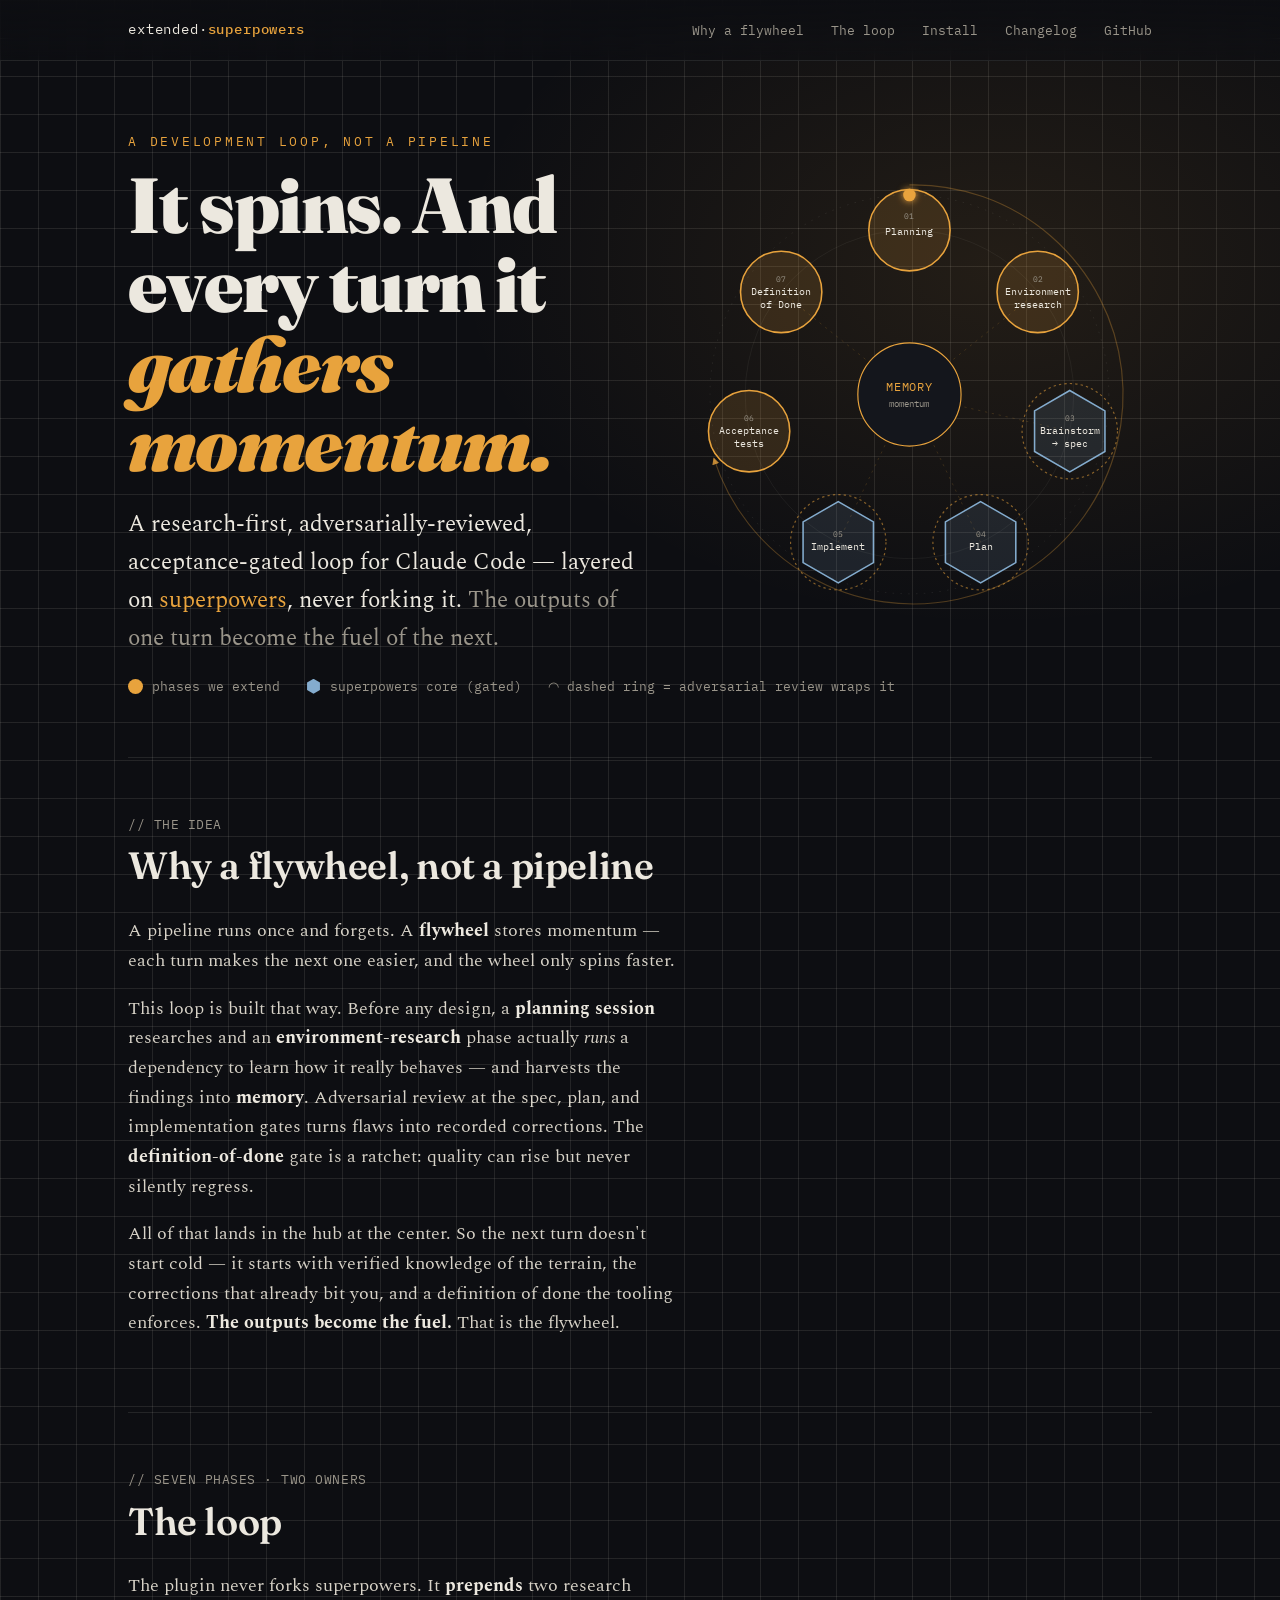
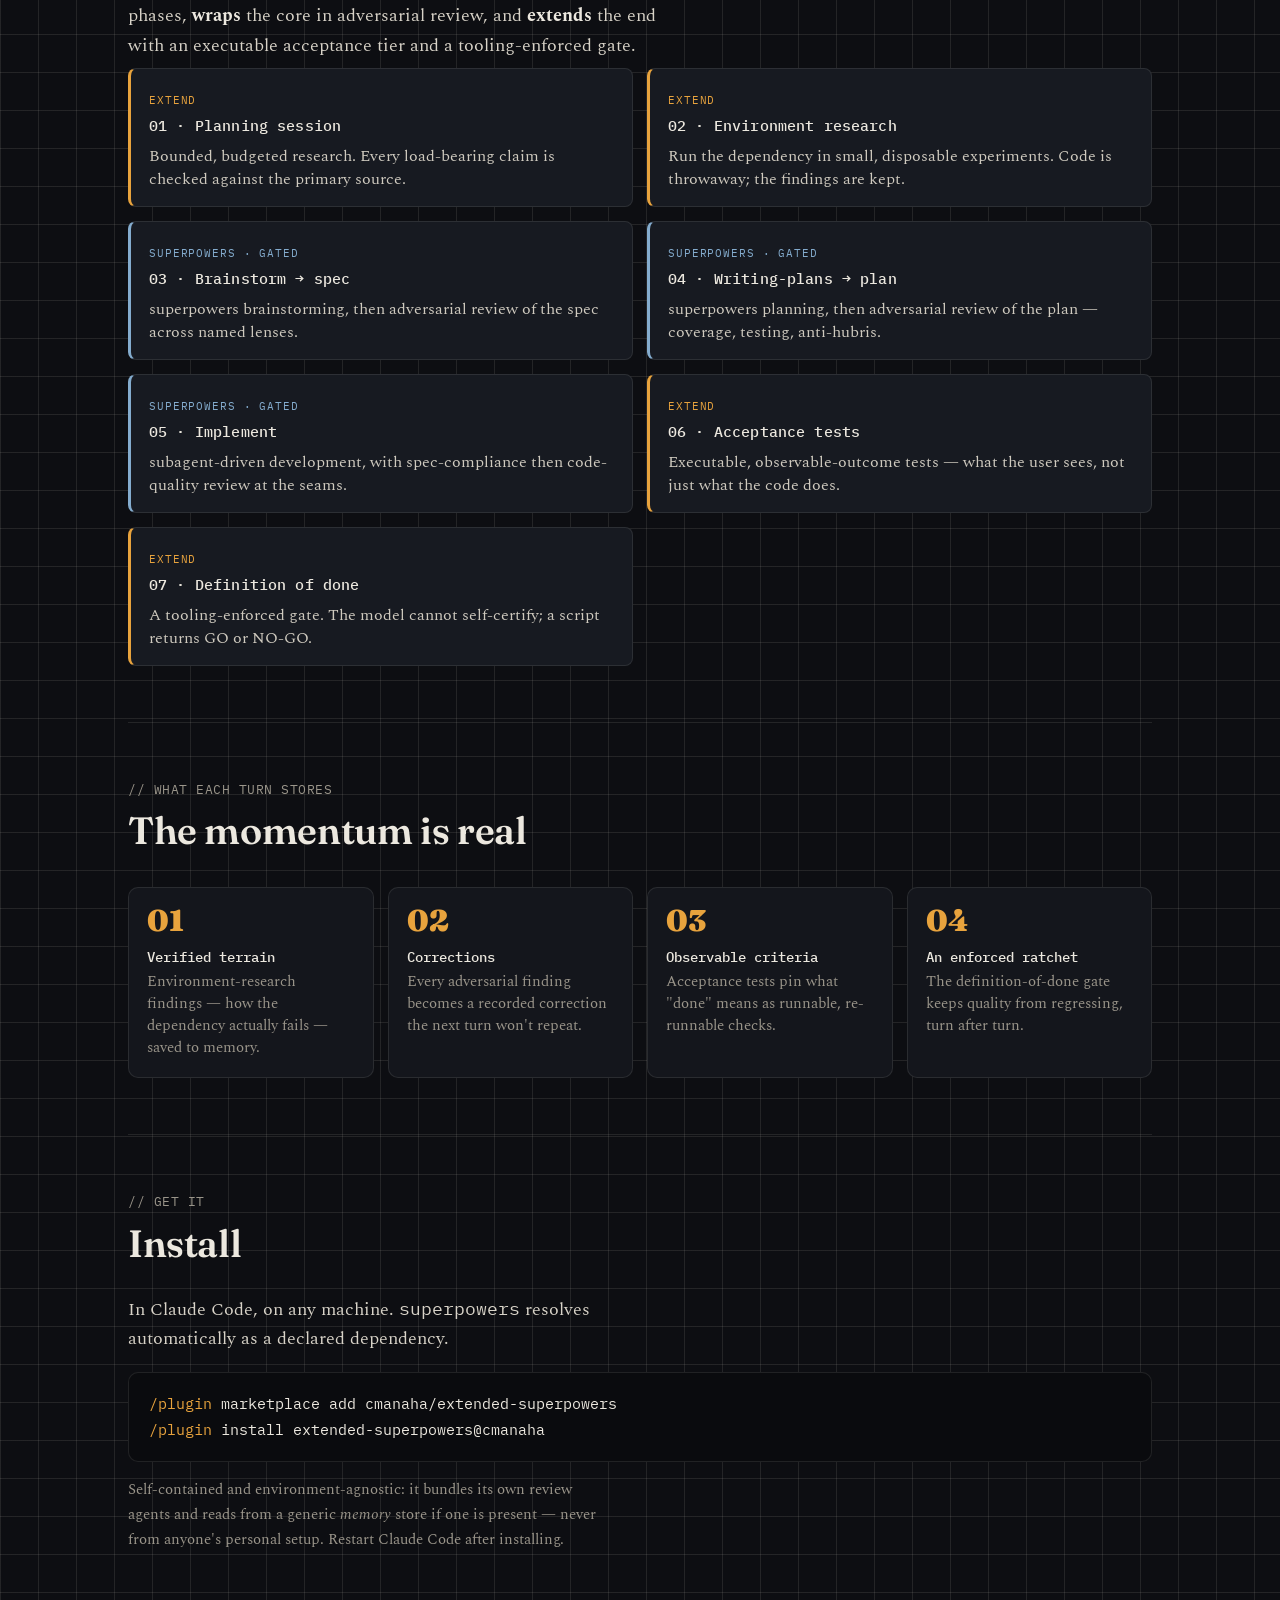
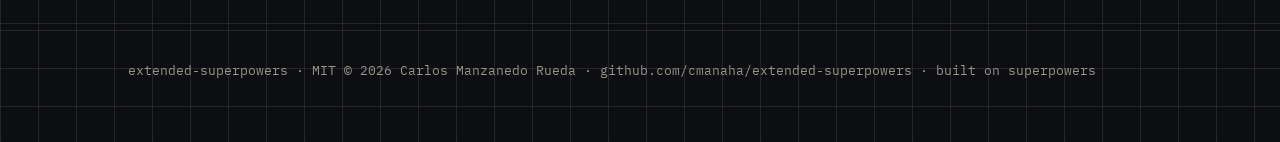
==== site/index.html @ 9d1dce51 "docs: github pages site — the flywheel loop diagram + changelog" ====
<!DOCTYPE html>
<html lang="en">
<head>
<meta charset="utf-8" />
<meta name="viewport" content="width=device-width, initial-scale=1" />
<title>extended-superpowers — the flywheel loop</title>
<meta name="description" content="A research-first, adversarially-reviewed, acceptance-gated development loop for Claude Code that builds momentum every turn — a flywheel layered on superpowers." />
<link rel="preconnect" href="https://fonts.googleapis.com" />
<link rel="preconnect" href="https://fonts.gstatic.com" crossorigin />
<link href="https://fonts.googleapis.com/css2?family=Fraunces:ital,opsz,wght@0,9..144,600;0,9..144,900;1,9..144,600&family=IBM+Plex+Mono:wght@400;500&family=Spectral:wght@400;600&display=swap" rel="stylesheet" />
<link rel="stylesheet" href="./styles.css" />
</head>
<body>
<header class="site">
  <div class="wrap">
    <span class="brand">extended·<b>superpowers</b></span>
    <nav>
      <a href="#why">Why a flywheel</a>
      <a href="#loop">The loop</a>
      <a href="#install">Install</a>
      <a href="./changelog.html">Changelog</a>
      <a href="https://github.com/cmanaha/extended-superpowers">GitHub</a>
    </nav>
  </div>
</header>

<main class="wrap">
  <section class="hero" style="border-top:none;">
    <div class="heroGrid">
      <div>
        <div class="kicker reveal d1">A development loop, not a pipeline</div>
        <h1 class="reveal d1">It spins. And every turn it <em>gathers momentum.</em></h1>
        <p class="lede reveal d2">A research-first, adversarially-reviewed, acceptance-gated loop for Claude Code — layered on <a href="https://github.com/obra/superpowers">superpowers</a>, never forking it.
          <span class="q">The outputs of one turn become the fuel of the next.</span></p>
      </div>
      <div class="wheelWrap reveal d3">
        <!-- FLYWHEEL -->
        <svg class="flywheel" viewBox="0 0 620 620" role="img" aria-labelledby="fwt fwd">
          <title id="fwt">The extended-superpowers flywheel</title>
          <desc id="fwd">Seven phases around a wheel. Amber circles are phases this plugin extends; steel hexagons are the superpowers core they gate. The hub is accumulated memory and momentum that feeds the next turn.</desc>
          <defs>
            <g id="hex"><polygon points="0,-52 45,-26 45,26 0,52 -45,26 -45,-26"/></g>
            <filter id="glow" x="-80%" y="-80%" width="260%" height="260%">
              <feGaussianBlur stdDeviation="5" result="b"/>
              <feMerge><feMergeNode in="b"/><feMergeNode in="SourceGraphic"/></feMerge>
            </filter>
            <marker id="arw" markerWidth="9" markerHeight="9" refX="5" refY="3" orient="auto">
              <path d="M0,0 L6,3 L0,6 Z" fill="#e8a33d" opacity="0.8"/>
            </marker>
          </defs>

          <!-- rims -->
          <circle cx="310" cy="310" r="255" fill="none" stroke="rgba(236,232,223,0.10)" stroke-width="1" stroke-dasharray="2 8"/>
          <circle cx="310" cy="310" r="210" fill="none" stroke="rgba(236,232,223,0.08)" stroke-width="1"/>
          <!-- direction arc (clockwise) -->
          <path d="M 310 42 A 268 268 0 1 1 60 392" fill="none" stroke="#e8a33d" stroke-opacity="0.30" stroke-width="1.5" marker-end="url(#arw)"/>
          <!-- orbiting momentum dot -->
          <g class="spin"><circle cx="310" cy="55" r="8" fill="#e8a33d" filter="url(#glow)"/></g>

          <!-- feedback spokes into the hub -->
          <g stroke="#e8a33d" stroke-opacity="0.22" stroke-width="1" stroke-dasharray="3 6">
            <line x1="310" y1="310" x2="474" y2="179"/>
            <line x1="310" y1="310" x2="515" y2="357"/>
            <line x1="310" y1="310" x2="401" y2="499"/>
            <line x1="310" y1="310" x2="219" y2="499"/>
            <line x1="310" y1="310" x2="146" y2="179"/>
          </g>

          <!-- gate rings around the superpowers core nodes (adversarial review wraps them) -->
          <g fill="none" stroke="#e8a33d" stroke-opacity="0.55" stroke-width="1.5" stroke-dasharray="3 4">
            <circle cx="515" cy="357" r="61"/><circle cx="401" cy="499" r="61"/><circle cx="219" cy="499" r="61"/>
          </g>

          <!-- nodes -->
          <!-- ext: planning -->
          <g class="node"><circle cx="310" cy="100" r="52" fill="rgba(232,163,61,0.15)" stroke="#e8a33d" stroke-width="2"/>
            <text x="310" y="86" text-anchor="middle" font-family="IBM Plex Mono, monospace" font-size="10" fill="#9a958a">01</text>
            <text x="310" y="106" text-anchor="middle" font-family="IBM Plex Mono, monospace" font-size="13" fill="#ece8df">Planning</text></g>
          <!-- ext: environment research -->
          <g class="node"><circle cx="474" cy="179" r="52" fill="rgba(232,163,61,0.15)" stroke="#e8a33d" stroke-width="2"/>
            <text x="474" y="166" text-anchor="middle" font-family="IBM Plex Mono, monospace" font-size="10" fill="#9a958a">02</text>
            <text x="474" y="183" text-anchor="middle" font-family="IBM Plex Mono, monospace" font-size="12.5" fill="#ece8df">Environment</text>
            <text x="474" y="199" text-anchor="middle" font-family="IBM Plex Mono, monospace" font-size="12.5" fill="#ece8df">research</text></g>
          <!-- core: brainstorm/spec -->
          <g class="node"><use href="#hex" transform="translate(515,357)" fill="rgba(132,172,206,0.13)" stroke="#84acce" stroke-width="2"/>
            <text x="515" y="344" text-anchor="middle" font-family="IBM Plex Mono, monospace" font-size="10" fill="#9a958a">03</text>
            <text x="515" y="361" text-anchor="middle" font-family="IBM Plex Mono, monospace" font-size="12.5" fill="#ece8df">Brainstorm</text>
            <text x="515" y="377" text-anchor="middle" font-family="IBM Plex Mono, monospace" font-size="12.5" fill="#ece8df">→ spec</text></g>
          <!-- core: plan -->
          <g class="node"><use href="#hex" transform="translate(401,499)" fill="rgba(132,172,206,0.13)" stroke="#84acce" stroke-width="2"/>
            <text x="401" y="492" text-anchor="middle" font-family="IBM Plex Mono, monospace" font-size="10" fill="#9a958a">04</text>
            <text x="401" y="509" text-anchor="middle" font-family="IBM Plex Mono, monospace" font-size="13" fill="#ece8df">Plan</text></g>
          <!-- core: implement -->
          <g class="node"><use href="#hex" transform="translate(219,499)" fill="rgba(132,172,206,0.13)" stroke="#84acce" stroke-width="2"/>
            <text x="219" y="492" text-anchor="middle" font-family="IBM Plex Mono, monospace" font-size="10" fill="#9a958a">05</text>
            <text x="219" y="509" text-anchor="middle" font-family="IBM Plex Mono, monospace" font-size="13" fill="#ece8df">Implement</text></g>
          <!-- ext: acceptance -->
          <g class="node"><circle cx="105" cy="357" r="52" fill="rgba(232,163,61,0.15)" stroke="#e8a33d" stroke-width="2"/>
            <text x="105" y="344" text-anchor="middle" font-family="IBM Plex Mono, monospace" font-size="10" fill="#9a958a">06</text>
            <text x="105" y="361" text-anchor="middle" font-family="IBM Plex Mono, monospace" font-size="12.5" fill="#ece8df">Acceptance</text>
            <text x="105" y="377" text-anchor="middle" font-family="IBM Plex Mono, monospace" font-size="12.5" fill="#ece8df">tests</text></g>
          <!-- ext: definition of done -->
          <g class="node"><circle cx="146" cy="179" r="52" fill="rgba(232,163,61,0.15)" stroke="#e8a33d" stroke-width="2"/>
            <text x="146" y="166" text-anchor="middle" font-family="IBM Plex Mono, monospace" font-size="10" fill="#9a958a">07</text>
            <text x="146" y="183" text-anchor="middle" font-family="IBM Plex Mono, monospace" font-size="12.5" fill="#ece8df">Definition</text>
            <text x="146" y="199" text-anchor="middle" font-family="IBM Plex Mono, monospace" font-size="12.5" fill="#ece8df">of Done</text></g>

          <!-- hub -->
          <circle cx="310" cy="310" r="66" fill="#14161c" stroke="#e8a33d" stroke-width="1.5"/>
          <text x="310" y="305" text-anchor="middle" font-family="IBM Plex Mono, monospace" font-size="15" fill="#e8a33d" letter-spacing="1">MEMORY</text>
          <text x="310" y="326" text-anchor="middle" font-family="IBM Plex Mono, monospace" font-size="11" fill="#9a958a">momentum</text>
        </svg>
      </div>
    </div>
    <div class="legendKey reveal d4">
      <span class="swatch"><span class="dot ext"></span> phases we extend</span>
      <span class="swatch"><span class="dot core"></span> superpowers core (gated)</span>
      <span class="swatch" style="color:#9a958a;">◠ dashed ring = adversarial review wraps it</span>
    </div>
  </section>

  <section id="why">
    <div class="sub">// THE IDEA</div>
    <h2>Why a flywheel, not a pipeline</h2>
    <p class="body">A pipeline runs once and forgets. A <strong>flywheel</strong> stores momentum — each turn makes the next one easier, and the wheel only spins faster.</p>
    <p class="body">This loop is built that way. Before any design, a <strong>planning session</strong> researches and an <strong>environment-research</strong> phase actually <em>runs</em> a dependency to learn how it really behaves — and harvests the findings into <strong>memory</strong>. Adversarial review at the spec, plan, and implementation gates turns flaws into recorded corrections. The <strong>definition-of-done</strong> gate is a ratchet: quality can rise but never silently regress.</p>
    <p class="body">All of that lands in the hub at the center. So the next turn doesn't start cold — it starts with verified knowledge of the terrain, the corrections that already bit you, and a definition of done the tooling enforces. <strong>The outputs become the fuel.</strong> That is the flywheel.</p>
  </section>

  <section id="loop">
    <div class="sub">// SEVEN PHASES · TWO OWNERS</div>
    <h2>The loop</h2>
    <p class="body" style="margin-bottom:8px;">The plugin never forks superpowers. It <strong>prepends</strong> two research phases, <strong>wraps</strong> the core in adversarial review, and <strong>extends</strong> the end with an executable acceptance tier and a tooling-enforced gate.</p>
    <div class="phases">
      <div class="phase ext"><span class="who">extend</span><h3>01 · Planning session</h3><p>Bounded, budgeted research. Every load-bearing claim is checked against the primary source.</p></div>
      <div class="phase ext"><span class="who">extend</span><h3>02 · Environment research</h3><p>Run the dependency in small, disposable experiments. Code is throwaway; the findings are kept.</p></div>
      <div class="phase core"><span class="who">superpowers · gated</span><h3>03 · Brainstorm → spec</h3><p>superpowers brainstorming, then adversarial review of the spec across named lenses.</p></div>
      <div class="phase core"><span class="who">superpowers · gated</span><h3>04 · Writing-plans → plan</h3><p>superpowers planning, then adversarial review of the plan — coverage, testing, anti-hubris.</p></div>
      <div class="phase core"><span class="who">superpowers · gated</span><h3>05 · Implement</h3><p>subagent-driven development, with spec-compliance then code-quality review at the seams.</p></div>
      <div class="phase ext"><span class="who">extend</span><h3>06 · Acceptance tests</h3><p>Executable, observable-outcome tests — what the user sees, not just what the code does.</p></div>
      <div class="phase ext"><span class="who">extend</span><h3>07 · Definition of done</h3><p>A tooling-enforced gate. The model cannot self-certify; a script returns GO or NO-GO.</p></div>
    </div>
  </section>

  <section>
    <div class="sub">// WHAT EACH TURN STORES</div>
    <h2>The momentum is real</h2>
    <div class="cards">
      <div class="card"><div class="n">01</div><h4>Verified terrain</h4><p>Environment-research findings — how the dependency actually fails — saved to memory.</p></div>
      <div class="card"><div class="n">02</div><h4>Corrections</h4><p>Every adversarial finding becomes a recorded correction the next turn won't repeat.</p></div>
      <div class="card"><div class="n">03</div><h4>Observable criteria</h4><p>Acceptance tests pin what "done" means as runnable, re-runnable checks.</p></div>
      <div class="card"><div class="n">04</div><h4>An enforced ratchet</h4><p>The definition-of-done gate keeps quality from regressing, turn after turn.</p></div>
    </div>
  </section>

  <section id="install">
    <div class="sub">// GET IT</div>
    <h2>Install</h2>
    <p class="body" style="margin-bottom:18px;">In Claude Code, on any machine. <code class="mono">superpowers</code> resolves automatically as a declared dependency.</p>
    <pre class="cmd"><span class="c">/plugin</span> marketplace add cmanaha/extended-superpowers
<span class="c">/plugin</span> install extended-superpowers@cmanaha</pre>
    <p class="note" style="margin-top:16px;">Self-contained and environment-agnostic: it bundles its own review agents and reads from a generic <em>memory</em> store if one is present — never from anyone's personal setup. Restart Claude Code after installing.</p>
  </section>
</main>

<footer>
  <div class="wrap">
    extended-superpowers · MIT © 2026 Carlos Manzanedo Rueda ·
    <a href="https://github.com/cmanaha/extended-superpowers">github.com/cmanaha/extended-superpowers</a> ·
    built on <a href="https://github.com/obra/superpowers">superpowers</a>
  </div>
</footer>
</body>
</html>
---- site/styles.css ----
/* extended-superpowers docs — engineering-blueprint aesthetic */
:root {
  --bg: #0d0e12;
  --bg-2: #14161c;
  --panel: #171a21;
  --ink: #ece8df;
  --muted: #9a958a;
  --faint: rgba(236, 232, 223, 0.10);
  --amber: #e8a33d;     /* the phases WE extend */
  --amber-dim: rgba(232, 163, 61, 0.16);
  --steel: #84acce;     /* superpowers core we build on */
  --steel-dim: rgba(132, 172, 206, 0.14);
  --maxw: 1080px;
}

* { box-sizing: border-box; }
html { scroll-behavior: smooth; }
body {
  margin: 0;
  background: var(--bg);
  color: var(--ink);
  font-family: "Spectral", Georgia, serif;
  font-size: 18px;
  line-height: 1.65;
  /* faint blueprint grid + a warm glow behind the wheel */
  background-image:
    radial-gradient(900px 600px at 78% 8%, rgba(232,163,61,0.10), transparent 60%),
    linear-gradient(var(--faint) 1px, transparent 1px),
    linear-gradient(90deg, var(--faint) 1px, transparent 1px);
  background-size: 100% 100%, 38px 38px, 38px 38px;
  -webkit-font-smoothing: antialiased;
}

.mono { font-family: "IBM Plex Mono", ui-monospace, monospace; }
a { color: var(--amber); text-decoration: none; }
a:hover { text-decoration: underline; text-underline-offset: 3px; }

.wrap { max-width: var(--maxw); margin: 0 auto; padding: 0 28px; }

/* ---- header ---- */
header.site {
  position: sticky; top: 0; z-index: 10;
  backdrop-filter: blur(8px);
  background: linear-gradient(180deg, rgba(13,14,18,0.92), rgba(13,14,18,0.55));
  border-bottom: 1px solid var(--faint);
}
header.site .wrap { display: flex; align-items: center; justify-content: space-between; height: 60px; }
.brand { font-family: "IBM Plex Mono", monospace; font-size: 14px; letter-spacing: 0.06em; color: var(--ink); }
.brand b { color: var(--amber); font-weight: 500; }
nav a { color: var(--muted); font-family: "IBM Plex Mono", monospace; font-size: 13px; margin-left: 22px; }
nav a:hover { color: var(--ink); text-decoration: none; }

/* ---- hero ---- */
.hero { padding: 70px 0 30px; }
.kicker { font-family: "IBM Plex Mono", monospace; font-size: 12.5px; letter-spacing: 0.22em; text-transform: uppercase; color: var(--amber); }
h1 {
  font-family: "Fraunces", Georgia, serif;
  font-weight: 900; font-optical-sizing: auto;
  font-size: clamp(40px, 6.5vw, 78px);
  line-height: 1.02; letter-spacing: -0.02em;
  margin: 14px 0 0;
}
h1 em { font-style: italic; color: var(--amber); }
.lede { font-size: clamp(18px, 2.2vw, 23px); color: var(--ink); max-width: 46ch; margin: 22px 0 0; }
.lede .q { color: var(--muted); }

.heroGrid { display: grid; grid-template-columns: 1.05fr 1fr; gap: 30px; align-items: center; }
@media (max-width: 880px) { .heroGrid { grid-template-columns: 1fr; } }

.wheelWrap { display: flex; justify-content: center; }
svg.flywheel { width: 100%; max-width: 520px; height: auto; }

/* ---- sections ---- */
section { padding: 56px 0; border-top: 1px solid var(--faint); }
h2 { font-family: "Fraunces", serif; font-weight: 600; font-size: clamp(26px, 3.4vw, 38px); letter-spacing: -0.01em; margin: 0 0 6px; }
.sub { color: var(--muted); font-family: "IBM Plex Mono", monospace; font-size: 13px; letter-spacing: 0.04em; }
p.body { max-width: 62ch; color: #d8d3c8; }
strong { color: var(--ink); }

/* legend / phase list */
.legendKey { display: flex; gap: 26px; flex-wrap: wrap; margin: 18px 0 30px; font-family: "IBM Plex Mono", monospace; font-size: 13px; color: var(--muted); }
.swatch { display: inline-flex; align-items: center; gap: 9px; }
.dot { width: 15px; height: 15px; display: inline-block; }
.dot.ext { background: var(--amber); border-radius: 50%; }
.dot.core { background: var(--steel); clip-path: polygon(50% 0, 93% 25%, 93% 75%, 50% 100%, 7% 75%, 7% 25%); }

.phases { display: grid; grid-template-columns: 1fr 1fr; gap: 14px; }
@media (max-width: 760px) { .phases { grid-template-columns: 1fr; } }
.phase {
  border: 1px solid var(--faint); border-left-width: 3px; border-radius: 8px;
  padding: 15px 18px; background: var(--panel);
}
.phase.ext { border-left-color: var(--amber); }
.phase.core { border-left-color: var(--steel); }
.phase h3 { margin: 0; font-family: "IBM Plex Mono", monospace; font-size: 15px; font-weight: 500; letter-spacing: 0.01em; }
.phase .who { font-family: "IBM Plex Mono", monospace; font-size: 11px; letter-spacing: 0.08em; text-transform: uppercase; }
.phase.ext .who { color: var(--amber); }
.phase.core .who { color: var(--steel); }
.phase p { margin: 6px 0 0; font-size: 15.5px; color: #cfcabf; line-height: 1.5; }

/* accumulate cards */
.cards { display: grid; grid-template-columns: repeat(4, 1fr); gap: 14px; margin-top: 24px; }
@media (max-width: 860px) { .cards { grid-template-columns: 1fr 1fr; } }
.card { background: var(--bg-2); border: 1px solid var(--faint); border-radius: 10px; padding: 18px; }
.card .n { font-family: "Fraunces", serif; font-weight: 900; font-size: 30px; color: var(--amber); line-height: 1; }
.card h4 { margin: 10px 0 4px; font-family: "IBM Plex Mono", monospace; font-size: 13.5px; font-weight: 500; }
.card p { margin: 0; font-size: 14.5px; color: var(--muted); line-height: 1.5; }

/* install */
pre.cmd {
  background: #0a0b0e; border: 1px solid var(--faint); border-radius: 10px;
  padding: 18px 20px; overflow-x: auto; font-family: "IBM Plex Mono", monospace;
  font-size: 14.5px; color: var(--ink); line-height: 1.8;
}
pre.cmd .c { color: var(--amber); }
.note { color: var(--muted); font-size: 15px; max-width: 60ch; }

footer { border-top: 1px solid var(--faint); padding: 36px 0 60px; color: var(--muted); font-family: "IBM Plex Mono", monospace; font-size: 13px; }
footer a { color: var(--muted); }
footer a:hover { color: var(--ink); }

/* page-load reveal */
.reveal { opacity: 0; transform: translateY(14px); animation: rise 0.7s cubic-bezier(.2,.7,.2,1) forwards; }
.reveal.d1 { animation-delay: .05s; } .reveal.d2 { animation-delay: .14s; }
.reveal.d3 { animation-delay: .24s; } .reveal.d4 { animation-delay: .34s; }
@keyframes rise { to { opacity: 1; transform: none; } }
@media (prefers-reduced-motion: reduce) {
  .reveal { animation: none; opacity: 1; transform: none; }
  .spin { animation: none !important; }
}

/* flywheel node hover */
svg.flywheel .node { cursor: default; transition: transform .25s ease; transform-box: fill-box; transform-origin: center; }
svg.flywheel .node:hover { transform: scale(1.06); }
.spin { transform-origin: 310px 310px; animation: orbit 11s linear infinite; }
@keyframes orbit { to { transform: rotate(360deg); } }
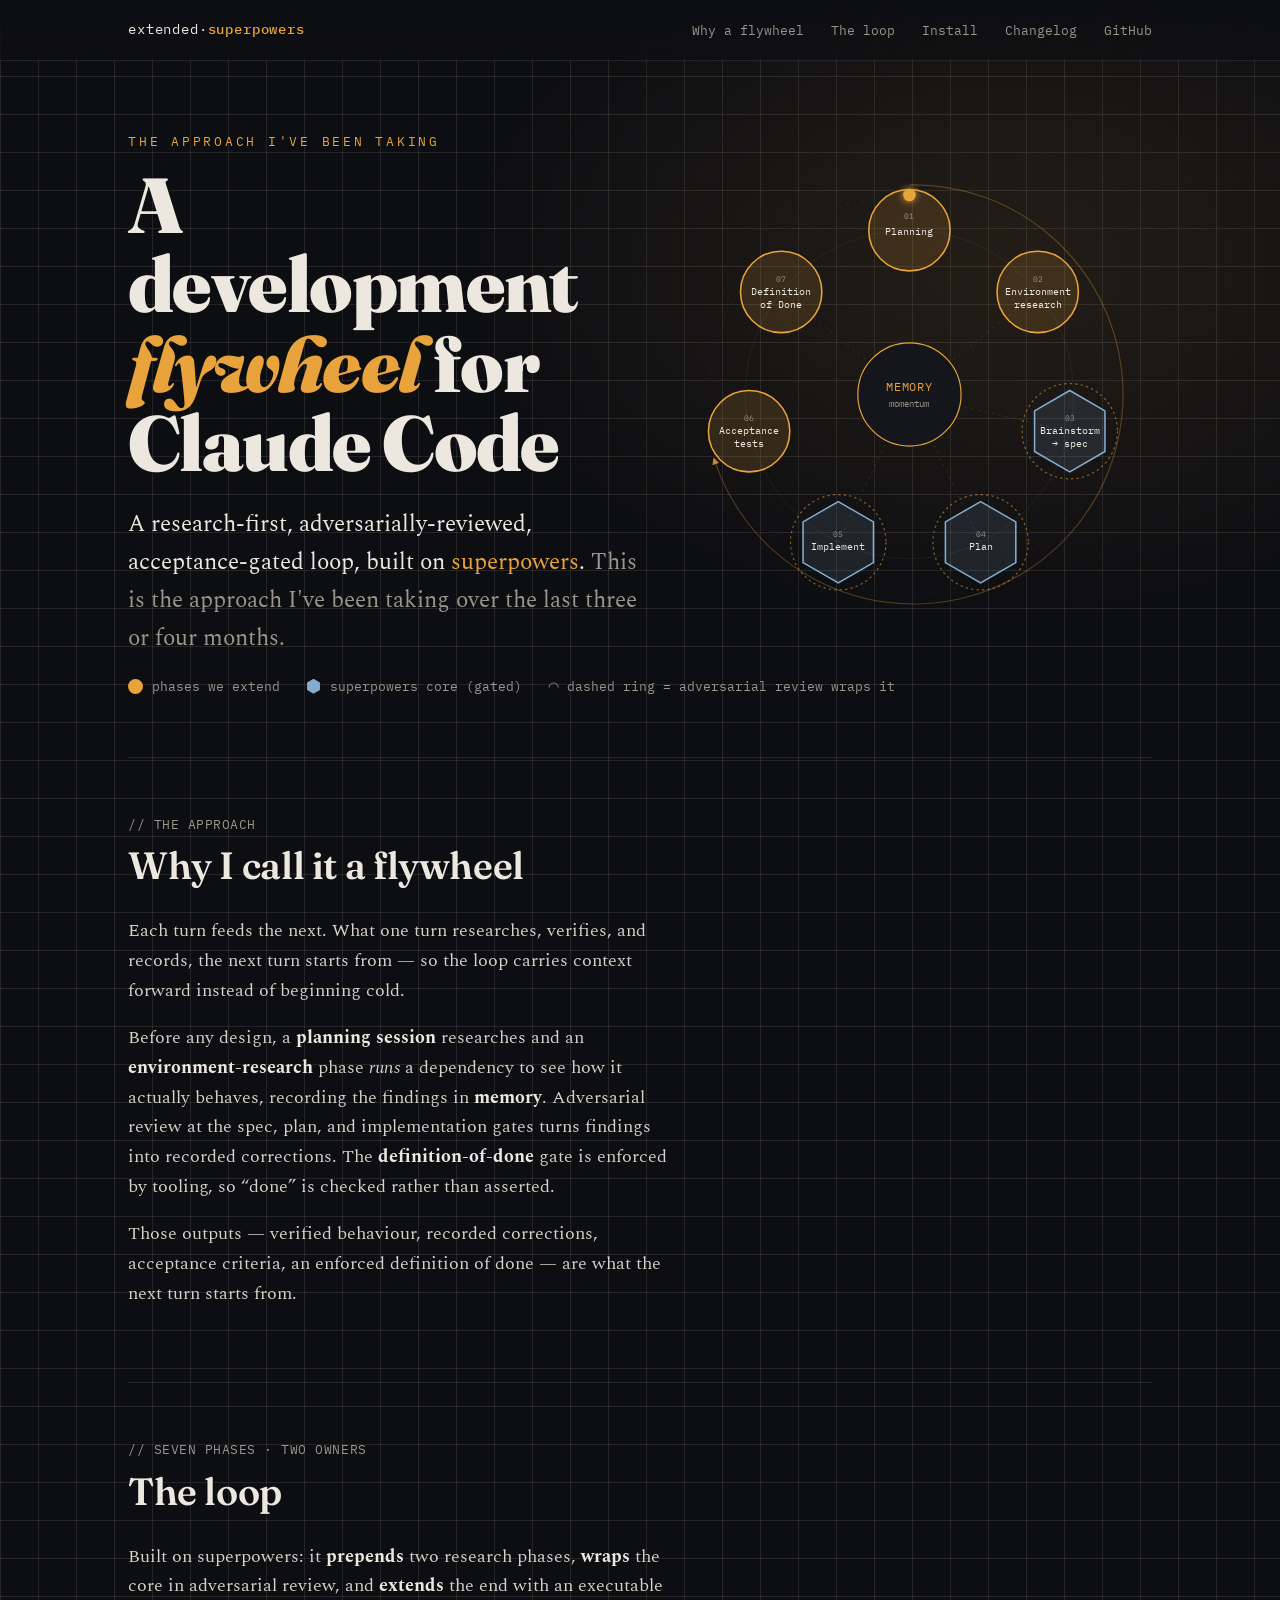
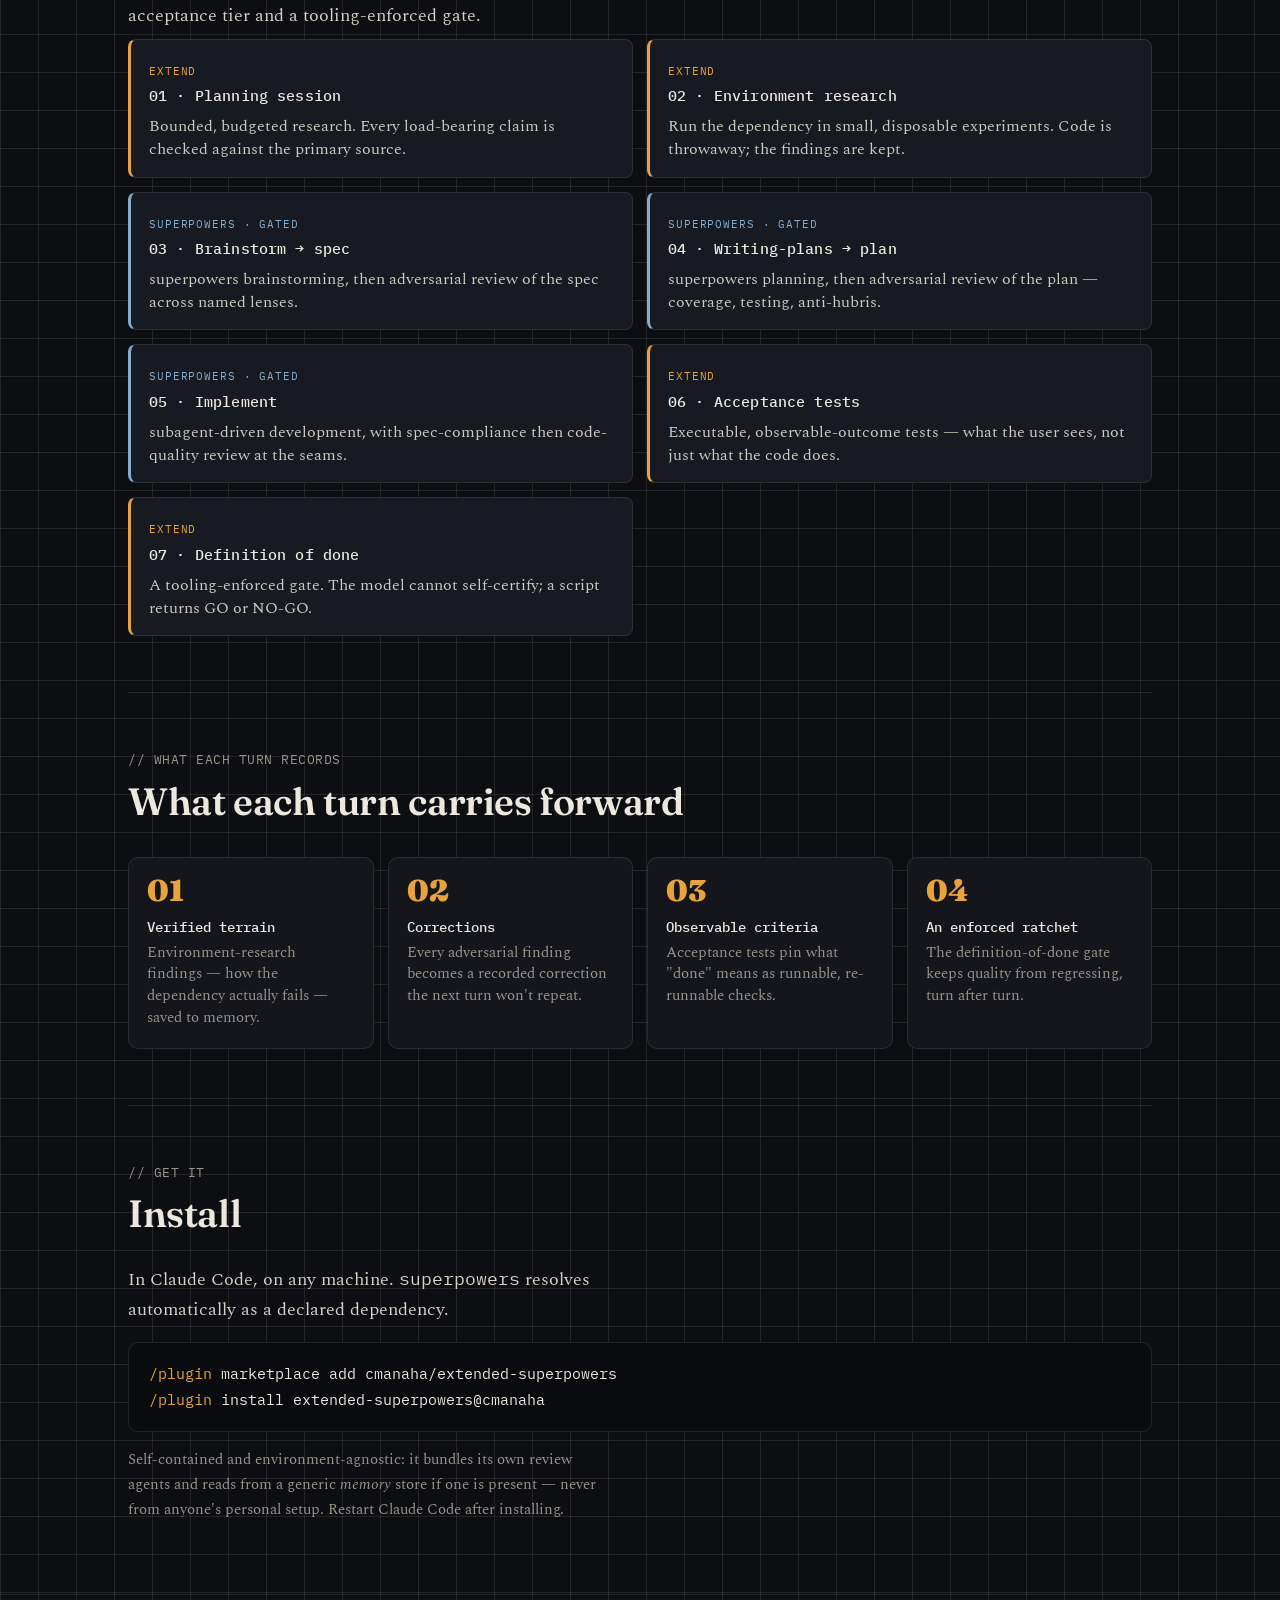
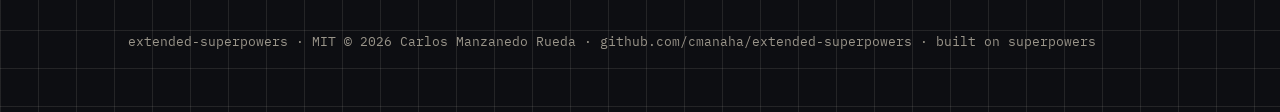
==== commit 08760dfa: "docs: make the site copy factual — drop pipeline comparison and not-fork claim" ====
--- a/site/index.html
+++ b/site/index.html
@@ -28,10 +28,10 @@
   <section class="hero" style="border-top:none;">
     <div class="heroGrid">
       <div>
-        <div class="kicker reveal d1">A development loop, not a pipeline</div>
-        <h1 class="reveal d1">It spins. And every turn it <em>gathers momentum.</em></h1>
-        <p class="lede reveal d2">A research-first, adversarially-reviewed, acceptance-gated loop for Claude Code — layered on <a href="https://github.com/obra/superpowers">superpowers</a>, never forking it.
-          <span class="q">The outputs of one turn become the fuel of the next.</span></p>
+        <div class="kicker reveal d1">The approach I've been taking</div>
+        <h1 class="reveal d1">A development <em>flywheel</em> for Claude Code</h1>
+        <p class="lede reveal d2">A research-first, adversarially-reviewed, acceptance-gated loop, built on <a href="https://github.com/obra/superpowers">superpowers</a>.
+          <span class="q">This is the approach I've been taking over the last three or four months.</span></p>
       </div>
       <div class="wheelWrap reveal d3">
         <!-- FLYWHEEL -->
@@ -120,17 +120,17 @@
   </section>
 
   <section id="why">
-    <div class="sub">// THE IDEA</div>
-    <h2>Why a flywheel, not a pipeline</h2>
-    <p class="body">A pipeline runs once and forgets. A <strong>flywheel</strong> stores momentum — each turn makes the next one easier, and the wheel only spins faster.</p>
-    <p class="body">This loop is built that way. Before any design, a <strong>planning session</strong> researches and an <strong>environment-research</strong> phase actually <em>runs</em> a dependency to learn how it really behaves — and harvests the findings into <strong>memory</strong>. Adversarial review at the spec, plan, and implementation gates turns flaws into recorded corrections. The <strong>definition-of-done</strong> gate is a ratchet: quality can rise but never silently regress.</p>
-    <p class="body">All of that lands in the hub at the center. So the next turn doesn't start cold — it starts with verified knowledge of the terrain, the corrections that already bit you, and a definition of done the tooling enforces. <strong>The outputs become the fuel.</strong> That is the flywheel.</p>
+    <div class="sub">// THE APPROACH</div>
+    <h2>Why I call it a flywheel</h2>
+    <p class="body">Each turn feeds the next. What one turn researches, verifies, and records, the next turn starts from — so the loop carries context forward instead of beginning cold.</p>
+    <p class="body">Before any design, a <strong>planning session</strong> researches and an <strong>environment-research</strong> phase <em>runs</em> a dependency to see how it actually behaves, recording the findings in <strong>memory</strong>. Adversarial review at the spec, plan, and implementation gates turns findings into recorded corrections. The <strong>definition-of-done</strong> gate is enforced by tooling, so &ldquo;done&rdquo; is checked rather than asserted.</p>
+    <p class="body">Those outputs — verified behaviour, recorded corrections, acceptance criteria, an enforced definition of done — are what the next turn starts from.</p>
   </section>
 
   <section id="loop">
     <div class="sub">// SEVEN PHASES · TWO OWNERS</div>
     <h2>The loop</h2>
-    <p class="body" style="margin-bottom:8px;">The plugin never forks superpowers. It <strong>prepends</strong> two research phases, <strong>wraps</strong> the core in adversarial review, and <strong>extends</strong> the end with an executable acceptance tier and a tooling-enforced gate.</p>
+    <p class="body" style="margin-bottom:8px;">Built on superpowers: it <strong>prepends</strong> two research phases, <strong>wraps</strong> the core in adversarial review, and <strong>extends</strong> the end with an executable acceptance tier and a tooling-enforced gate.</p>
     <div class="phases">
       <div class="phase ext"><span class="who">extend</span><h3>01 · Planning session</h3><p>Bounded, budgeted research. Every load-bearing claim is checked against the primary source.</p></div>
       <div class="phase ext"><span class="who">extend</span><h3>02 · Environment research</h3><p>Run the dependency in small, disposable experiments. Code is throwaway; the findings are kept.</p></div>
@@ -143,8 +143,8 @@
   </section>
 
   <section>
-    <div class="sub">// WHAT EACH TURN STORES</div>
-    <h2>The momentum is real</h2>
+    <div class="sub">// WHAT EACH TURN RECORDS</div>
+    <h2>What each turn carries forward</h2>
     <div class="cards">
       <div class="card"><div class="n">01</div><h4>Verified terrain</h4><p>Environment-research findings — how the dependency actually fails — saved to memory.</p></div>
       <div class="card"><div class="n">02</div><h4>Corrections</h4><p>Every adversarial finding becomes a recorded correction the next turn won't repeat.</p></div>
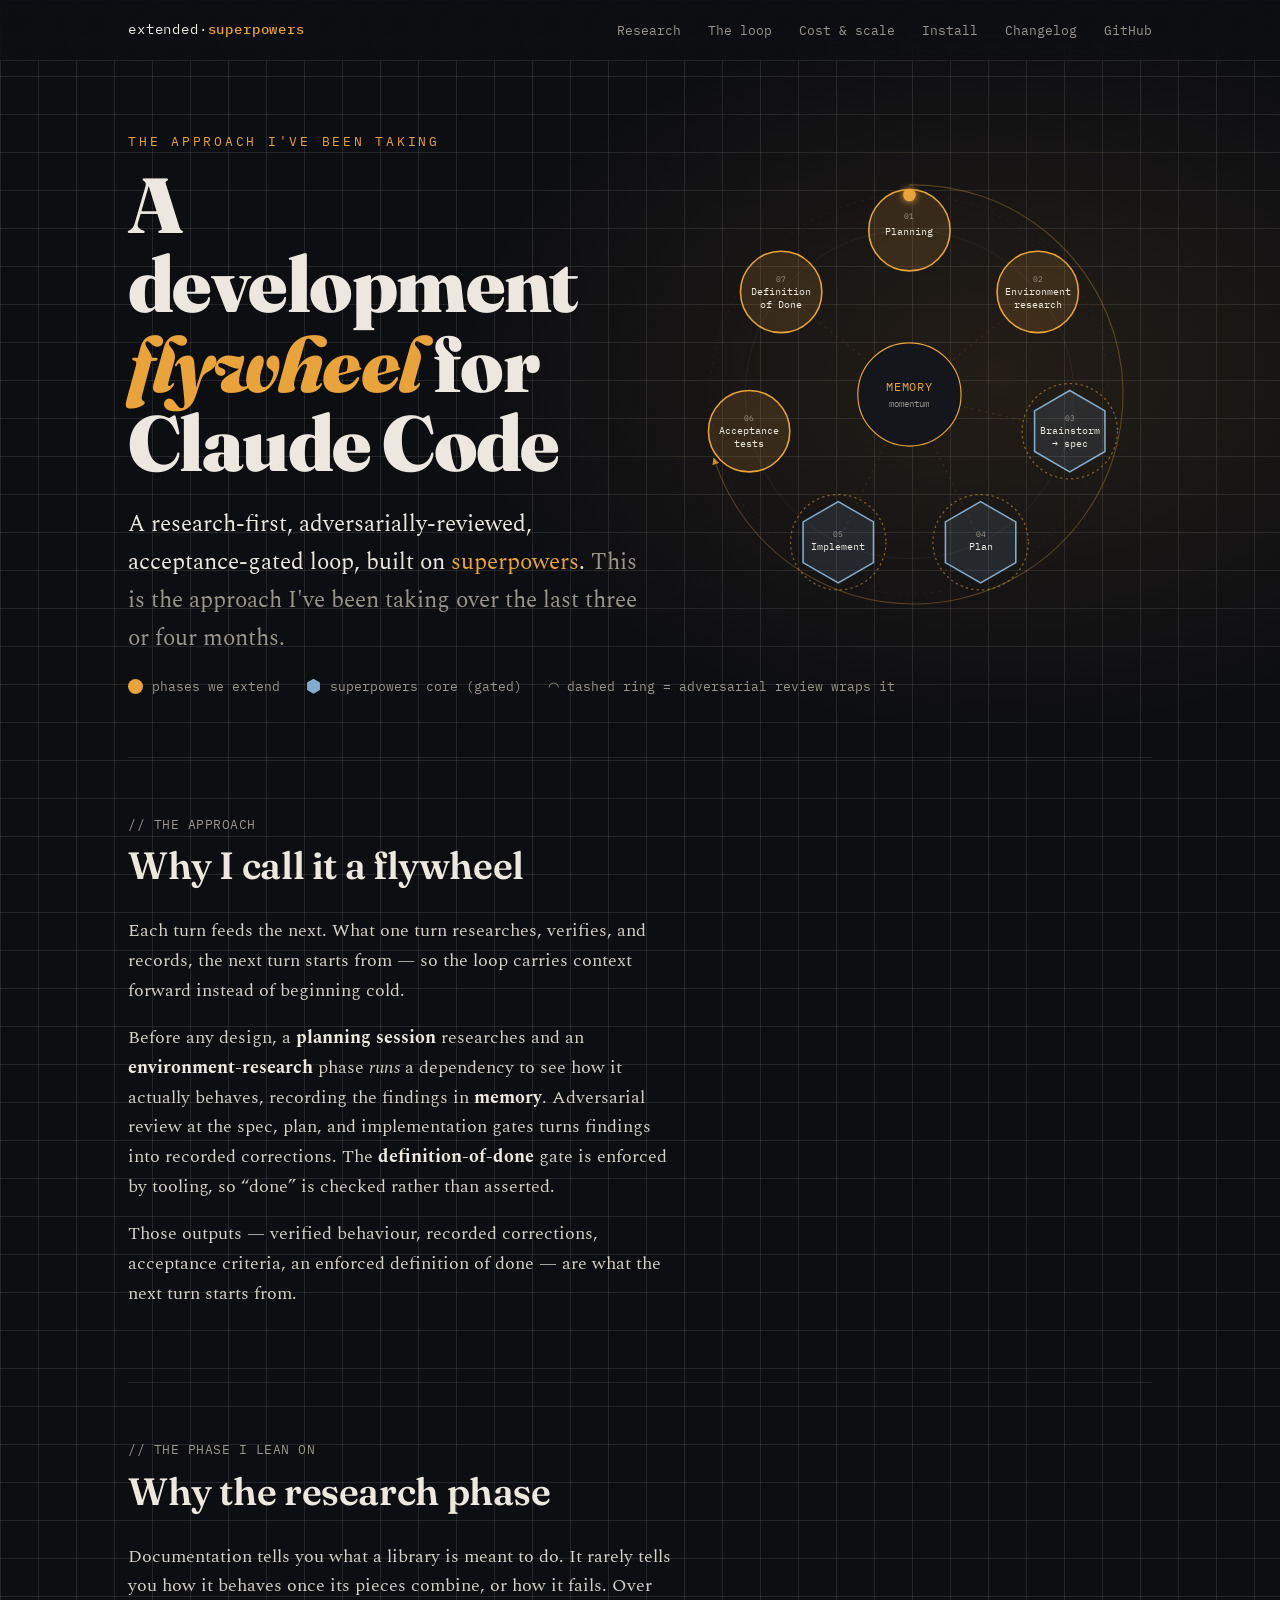
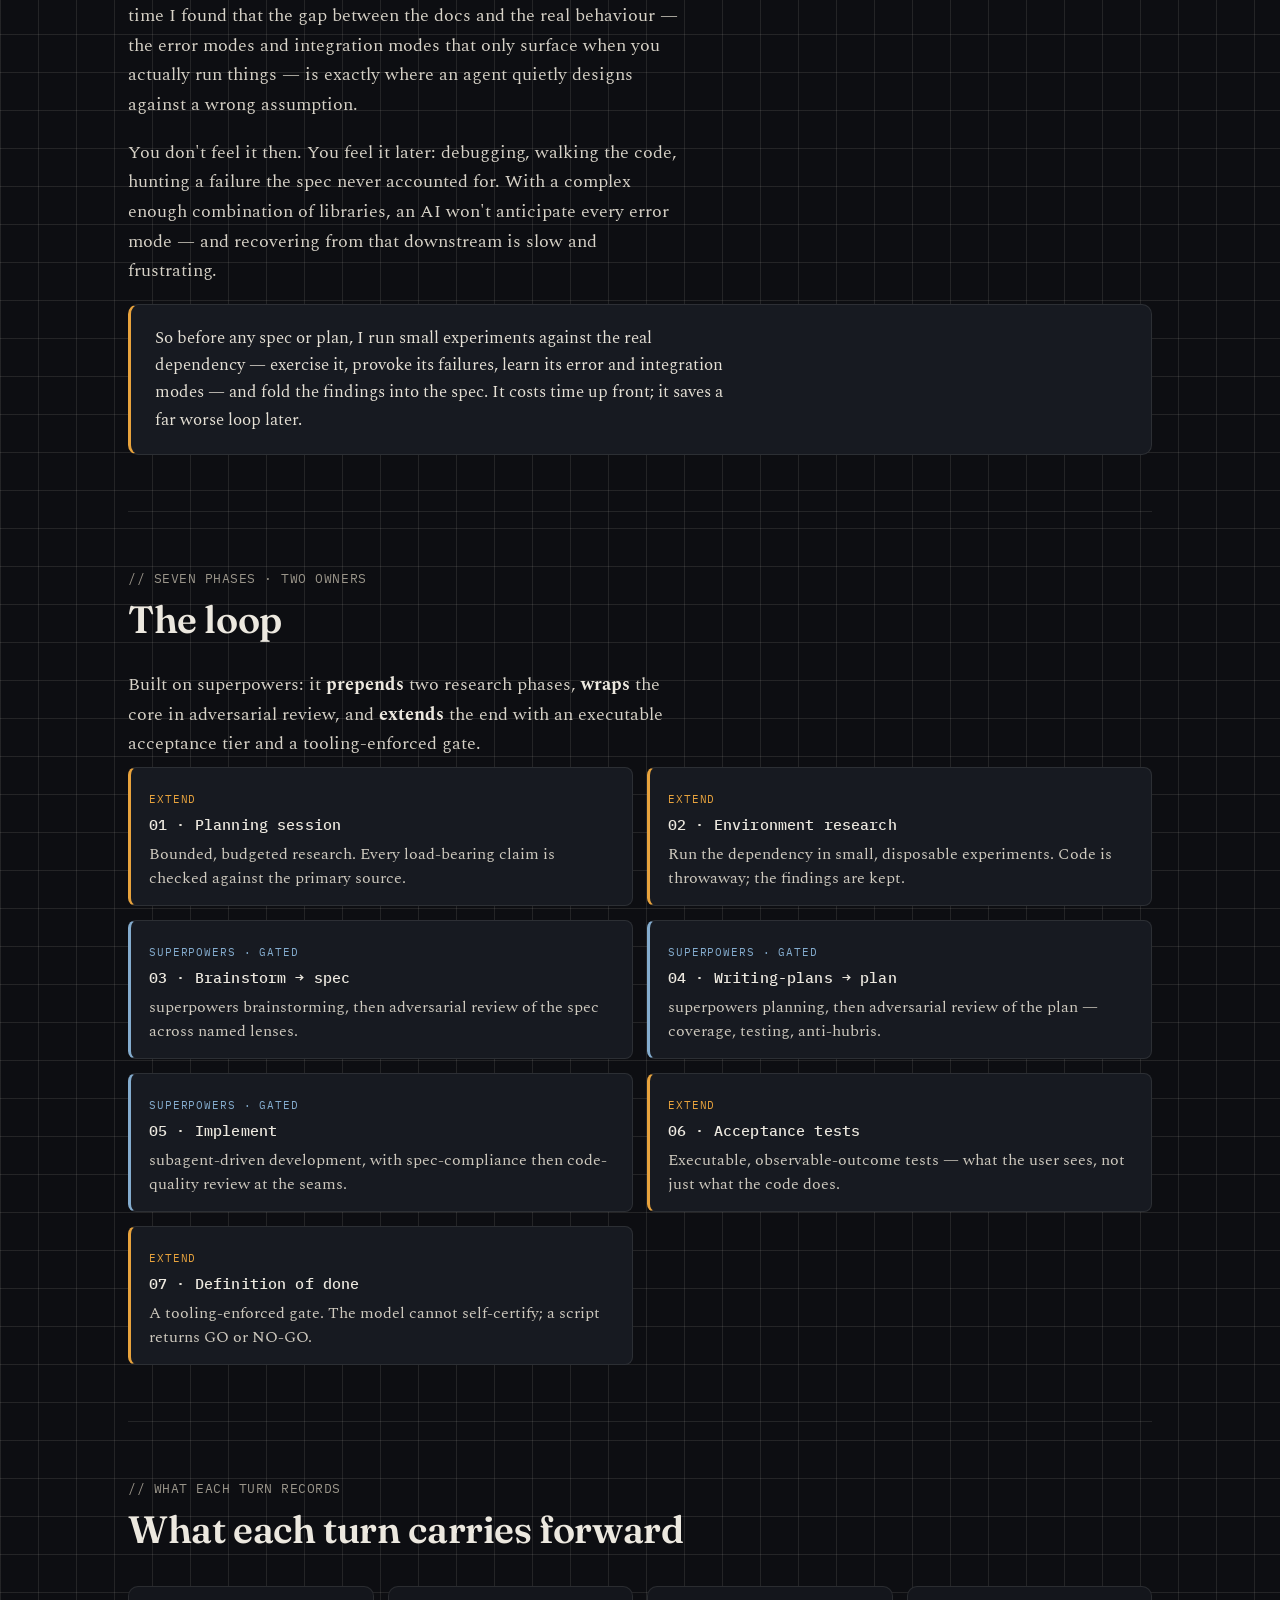
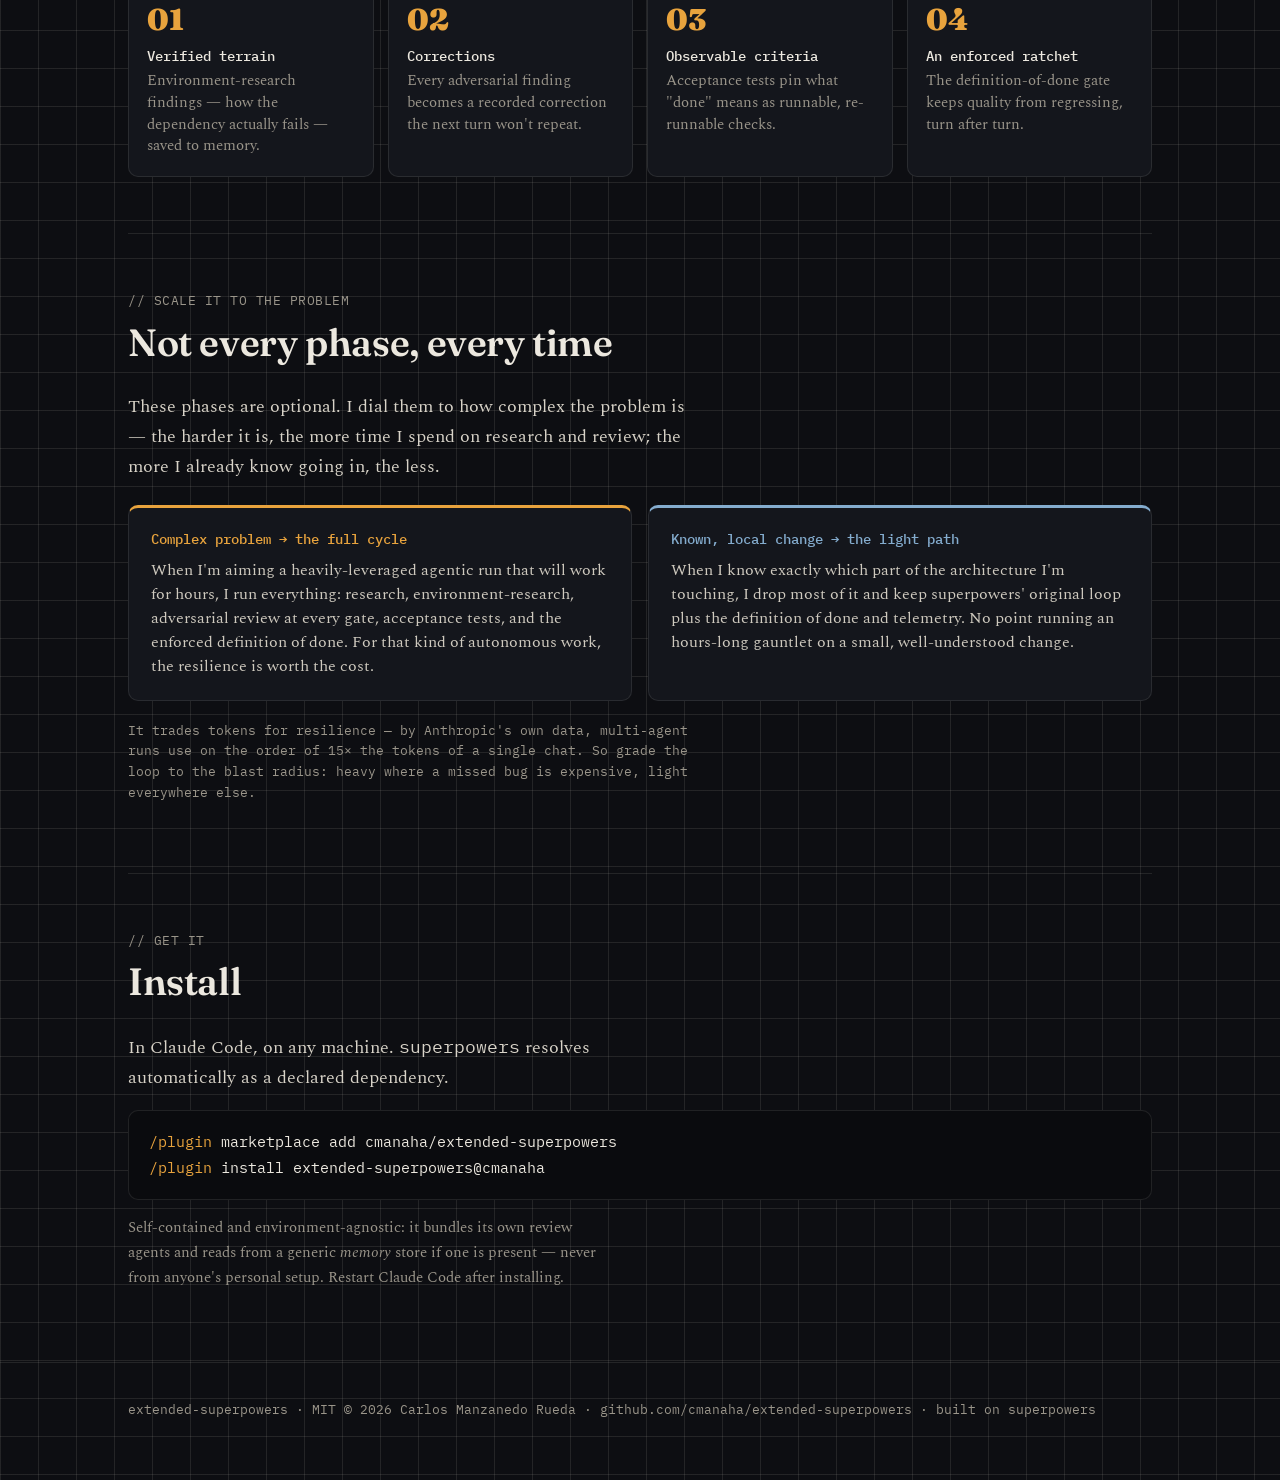
==== commit b0c0700c: "docs: highlight the research phase and add a cost/scale (optional phases) section" ====
--- a/site/index.html
+++ b/site/index.html
@@ -15,8 +15,9 @@
   <div class="wrap">
     <span class="brand">extended·<b>superpowers</b></span>
     <nav>
-      <a href="#why">Why a flywheel</a>
+      <a href="#research">Research</a>
       <a href="#loop">The loop</a>
+      <a href="#scale">Cost &amp; scale</a>
       <a href="#install">Install</a>
       <a href="./changelog.html">Changelog</a>
       <a href="https://github.com/cmanaha/extended-superpowers">GitHub</a>
@@ -127,6 +128,16 @@
     <p class="body">Those outputs — verified behaviour, recorded corrections, acceptance criteria, an enforced definition of done — are what the next turn starts from.</p>
   </section>
 
+  <section id="research">
+    <div class="sub">// THE PHASE I LEAN ON</div>
+    <h2>Why the research phase</h2>
+    <p class="body">Documentation tells you what a library is meant to do. It rarely tells you how it behaves once its pieces combine, or how it fails. Over time I found that the gap between the docs and the real behaviour — the error modes and integration modes that only surface when you actually run things — is exactly where an agent quietly designs against a wrong assumption.</p>
+    <p class="body">You don't feel it then. You feel it later: debugging, walking the code, hunting a failure the spec never accounted for. With a complex enough combination of libraries, an AI won't anticipate every error mode — and recovering from that downstream is slow and frustrating.</p>
+    <div class="callout">
+      <p>So before any spec or plan, I run small experiments against the real dependency — exercise it, provoke its failures, learn its error and integration modes — and fold the findings into the spec. It costs time up front; it saves a far worse loop later.</p>
+    </div>
+  </section>
+
   <section id="loop">
     <div class="sub">// SEVEN PHASES · TWO OWNERS</div>
     <h2>The loop</h2>
@@ -153,6 +164,17 @@
     </div>
   </section>
 
+  <section id="scale">
+    <div class="sub">// SCALE IT TO THE PROBLEM</div>
+    <h2>Not every phase, every time</h2>
+    <p class="body">These phases are optional. I dial them to how complex the problem is — the harder it is, the more time I spend on research and review; the more I already know going in, the less.</p>
+    <div class="dial">
+      <div class="opt full"><h4>Complex problem → the full cycle</h4><p>When I'm aiming a heavily-leveraged agentic run that will work for hours, I run everything: research, environment-research, adversarial review at every gate, acceptance tests, and the enforced definition of done. For that kind of autonomous work, the resilience is worth the cost.</p></div>
+      <div class="opt light"><h4>Known, local change → the light path</h4><p>When I know exactly which part of the architecture I'm touching, I drop most of it and keep superpowers' original loop plus the definition of done and telemetry. No point running an hours-long gauntlet on a small, well-understood change.</p></div>
+    </div>
+    <p class="costline">It trades tokens for resilience — by Anthropic's own data, multi-agent runs use on the order of 15× the tokens of a single chat. So grade the loop to the blast radius: heavy where a missed bug is expensive, light everywhere else.</p>
+  </section>
+
   <section id="install">
     <div class="sub">// GET IT</div>
     <h2>Install</h2>
--- a/site/styles.css
+++ b/site/styles.css
@@ -134,3 +134,17 @@
 svg.flywheel .node:hover { transform: scale(1.06); }
 .spin { transform-origin: 310px 310px; animation: orbit 11s linear infinite; }
 @keyframes orbit { to { transform: rotate(360deg); } }
+
+/* research callout + complexity dial */
+.callout { background: var(--panel); border: 1px solid var(--faint); border-left: 3px solid var(--amber); border-radius: 10px; padding: 20px 24px; margin-top: 18px; }
+.callout p { margin: 0; max-width: 64ch; color: #e6e1d6; font-size: 17px; line-height: 1.6; }
+.dial { display: grid; grid-template-columns: 1fr 1fr; gap: 16px; margin-top: 24px; }
+@media (max-width: 760px) { .dial { grid-template-columns: 1fr; } }
+.opt { background: var(--bg-2); border: 1px solid var(--faint); border-radius: 10px; padding: 20px 22px; }
+.opt.full { border-top: 3px solid var(--amber); }
+.opt.light { border-top: 3px solid var(--steel); }
+.opt h4 { font-family: "IBM Plex Mono", monospace; font-size: 14px; font-weight: 500; margin: 0 0 8px; }
+.opt.full h4 { color: var(--amber); }
+.opt.light h4 { color: var(--steel); }
+.opt p { margin: 0; font-size: 15.5px; color: #cfcabf; line-height: 1.55; }
+.costline { font-family: "IBM Plex Mono", monospace; font-size: 13px; color: var(--muted); margin-top: 20px; line-height: 1.6; max-width: 72ch; }
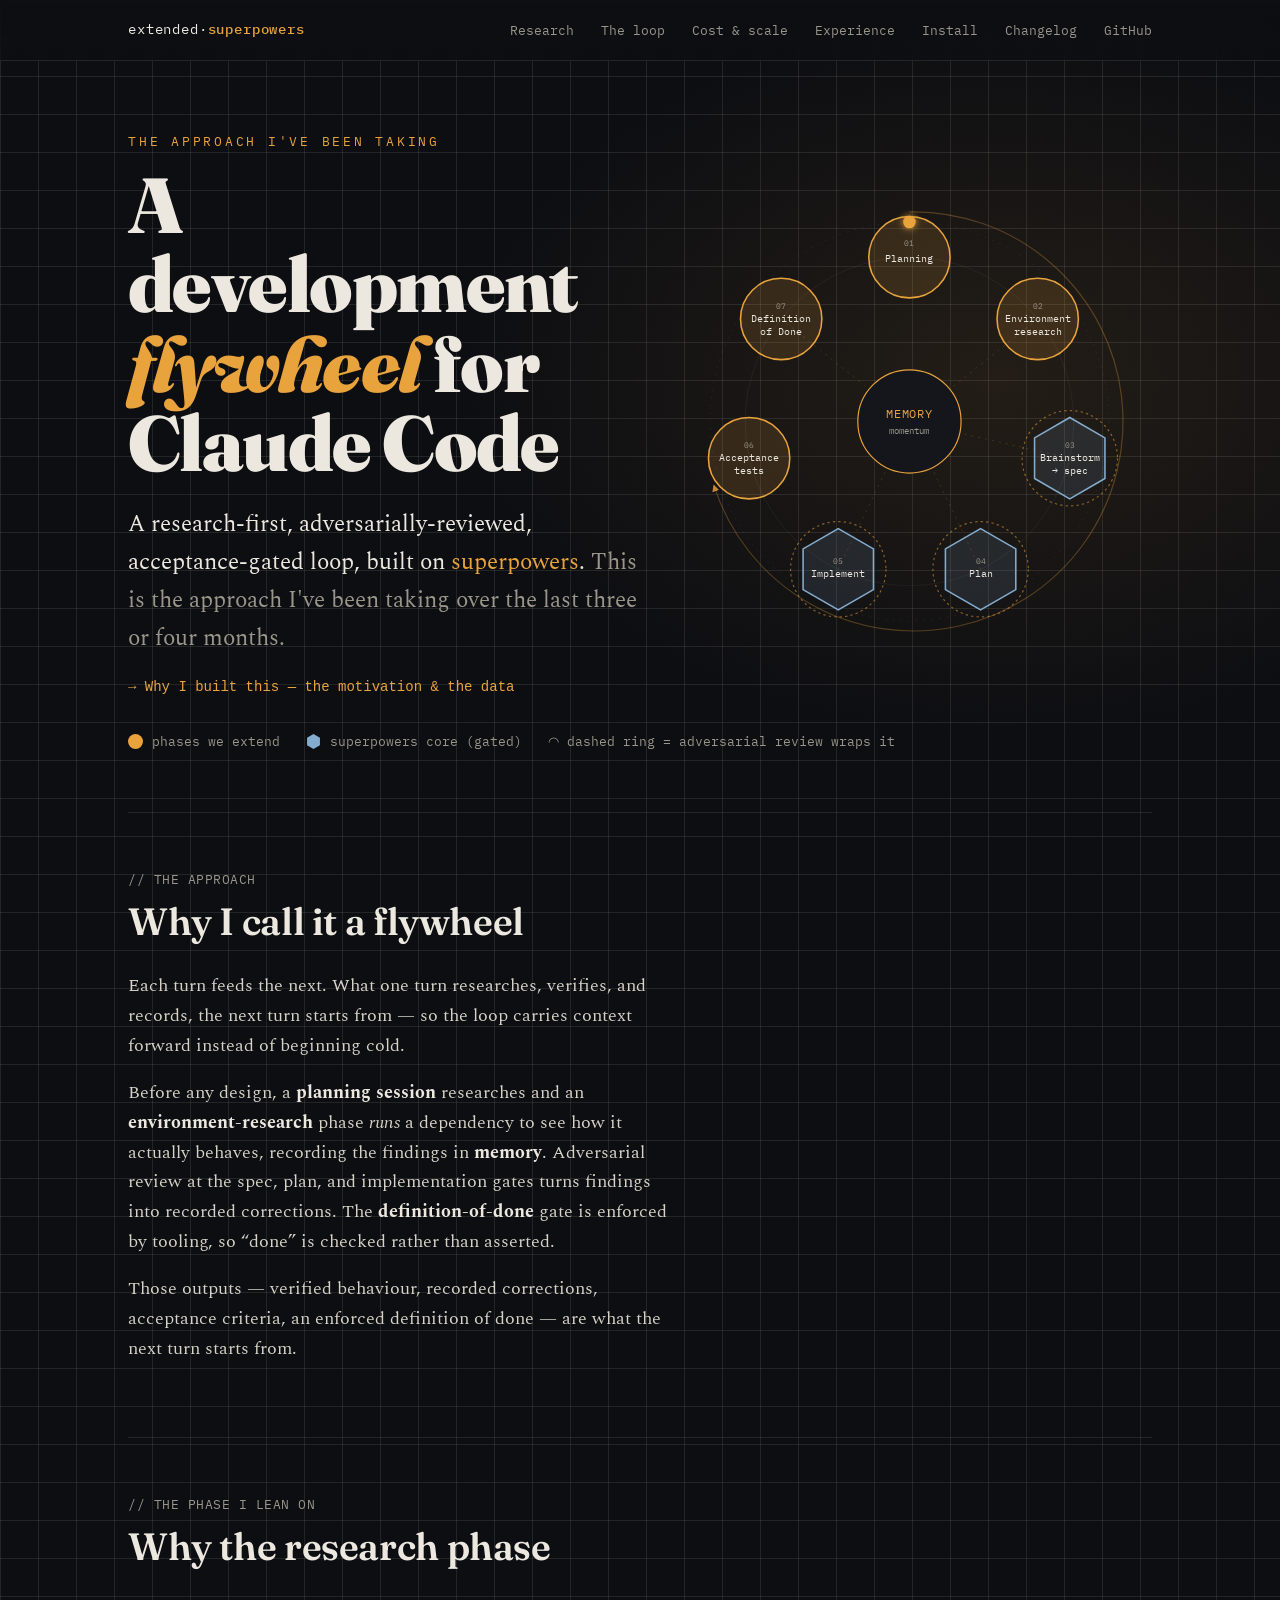
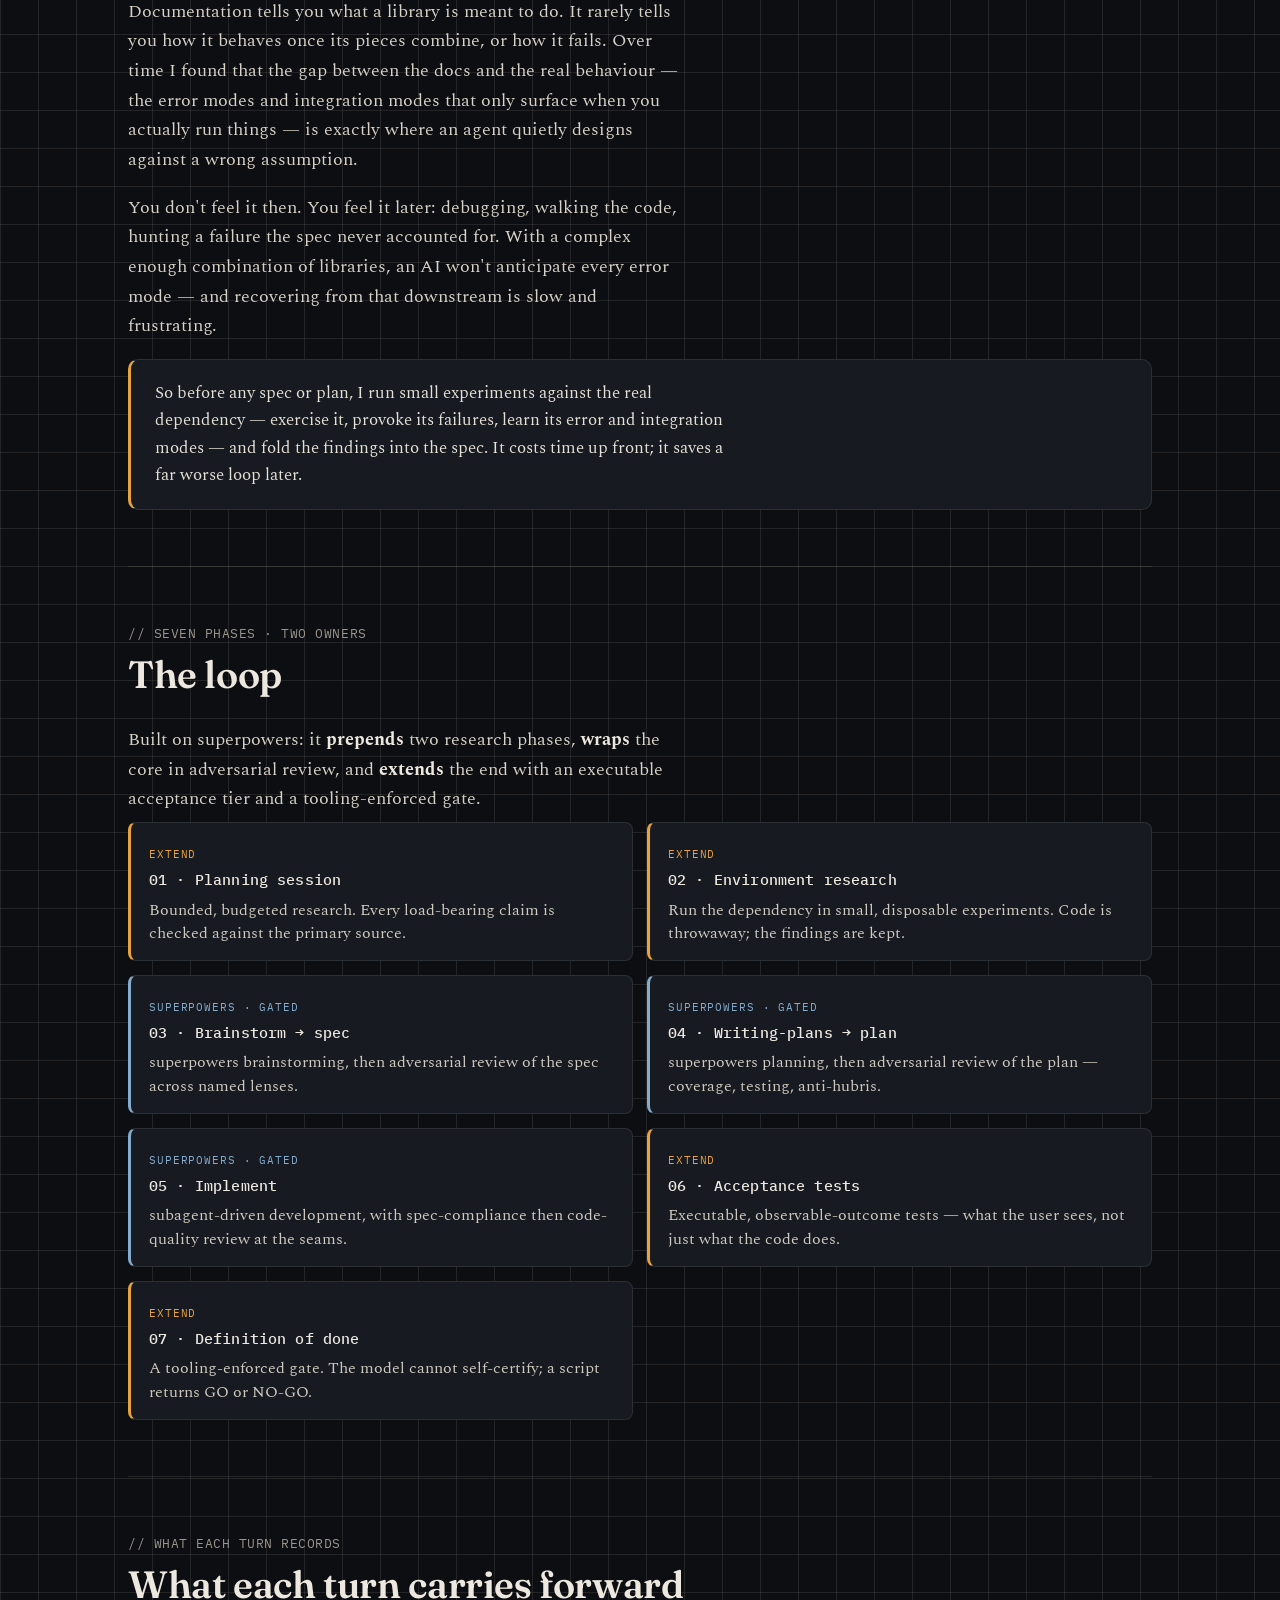
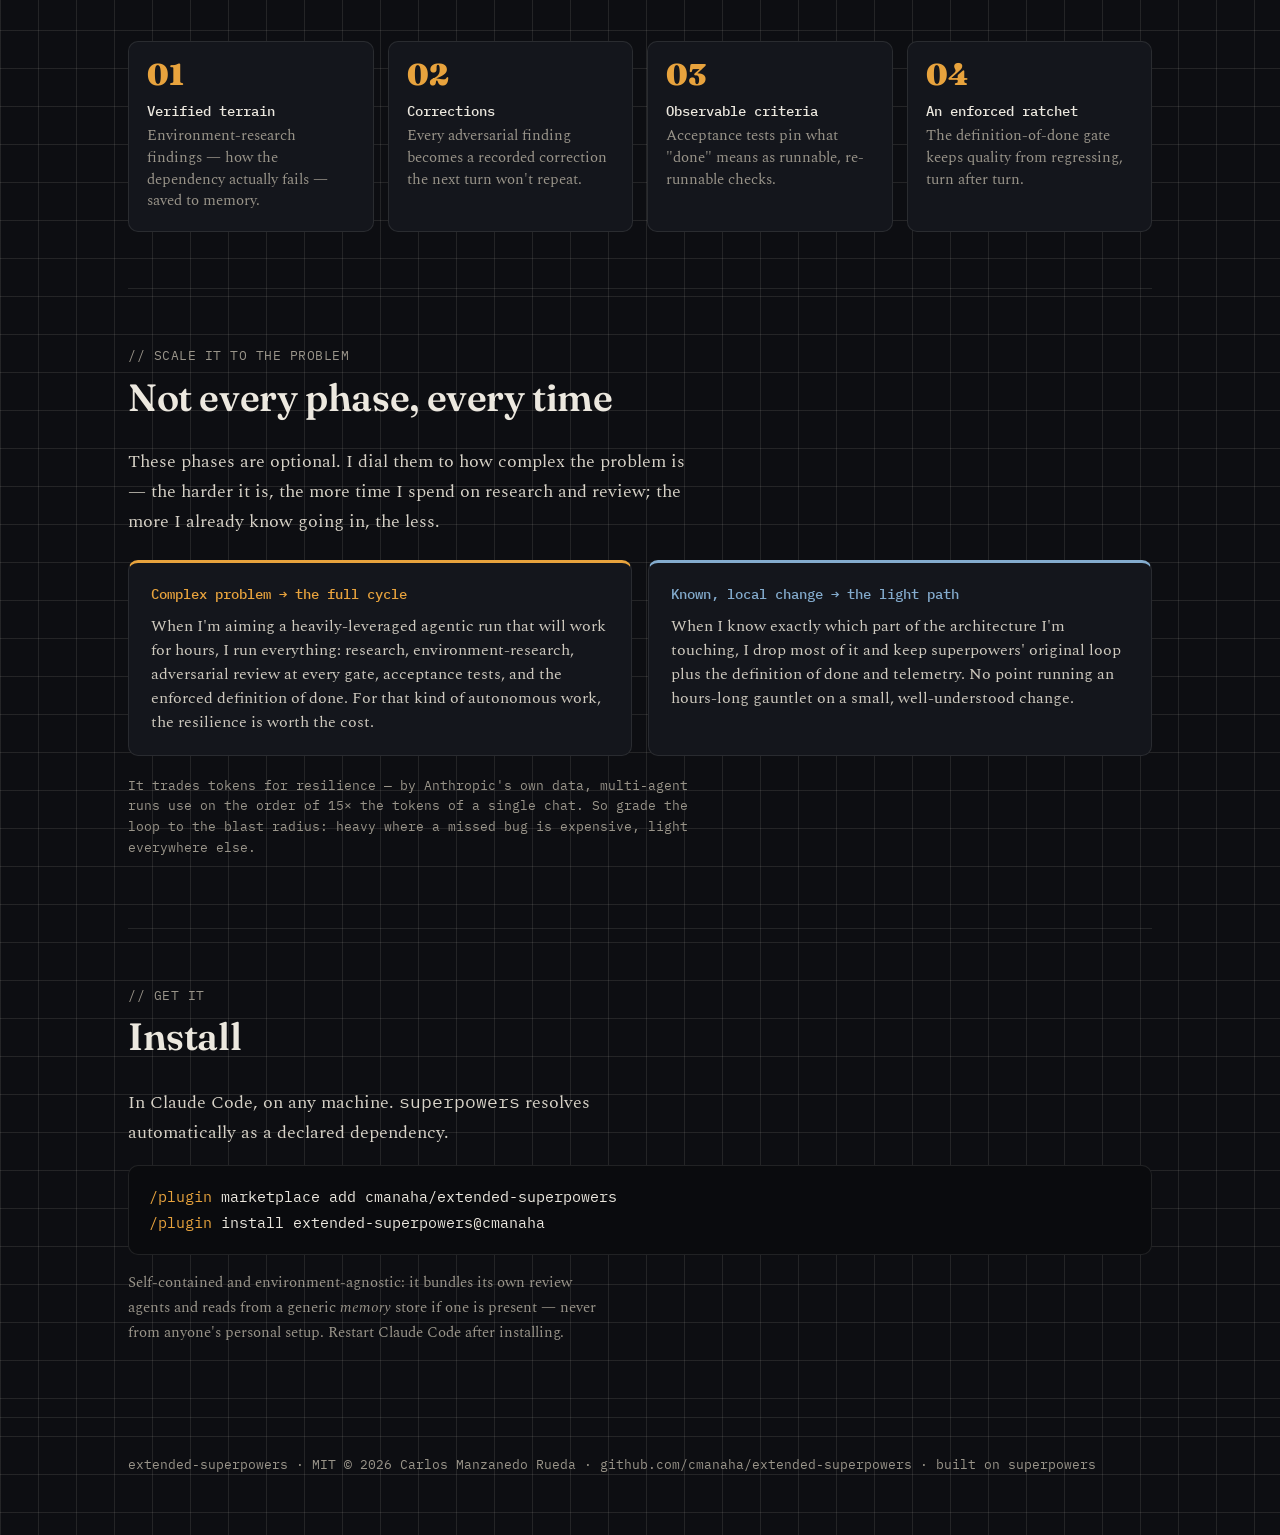
==== commit d0e954bf: "docs: add the motivation & data experience page (charts) + link it from the index" ====
--- a/site/index.html
+++ b/site/index.html
@@ -18,6 +18,7 @@
       <a href="#research">Research</a>
       <a href="#loop">The loop</a>
       <a href="#scale">Cost &amp; scale</a>
+      <a href="./experience.html">Experience</a>
       <a href="#install">Install</a>
       <a href="./changelog.html">Changelog</a>
       <a href="https://github.com/cmanaha/extended-superpowers">GitHub</a>
@@ -33,6 +34,7 @@
         <h1 class="reveal d1">A development <em>flywheel</em> for Claude Code</h1>
         <p class="lede reveal d2">A research-first, adversarially-reviewed, acceptance-gated loop, built on <a href="https://github.com/obra/superpowers">superpowers</a>.
           <span class="q">This is the approach I've been taking over the last three or four months.</span></p>
+        <p class="reveal d2" style="margin-top:18px;font-family:monospace;font-size:14px;"><a href="./experience.html">→ Why I built this — the motivation &amp; the data</a></p>
       </div>
       <div class="wheelWrap reveal d3">
         <!-- FLYWHEEL -->
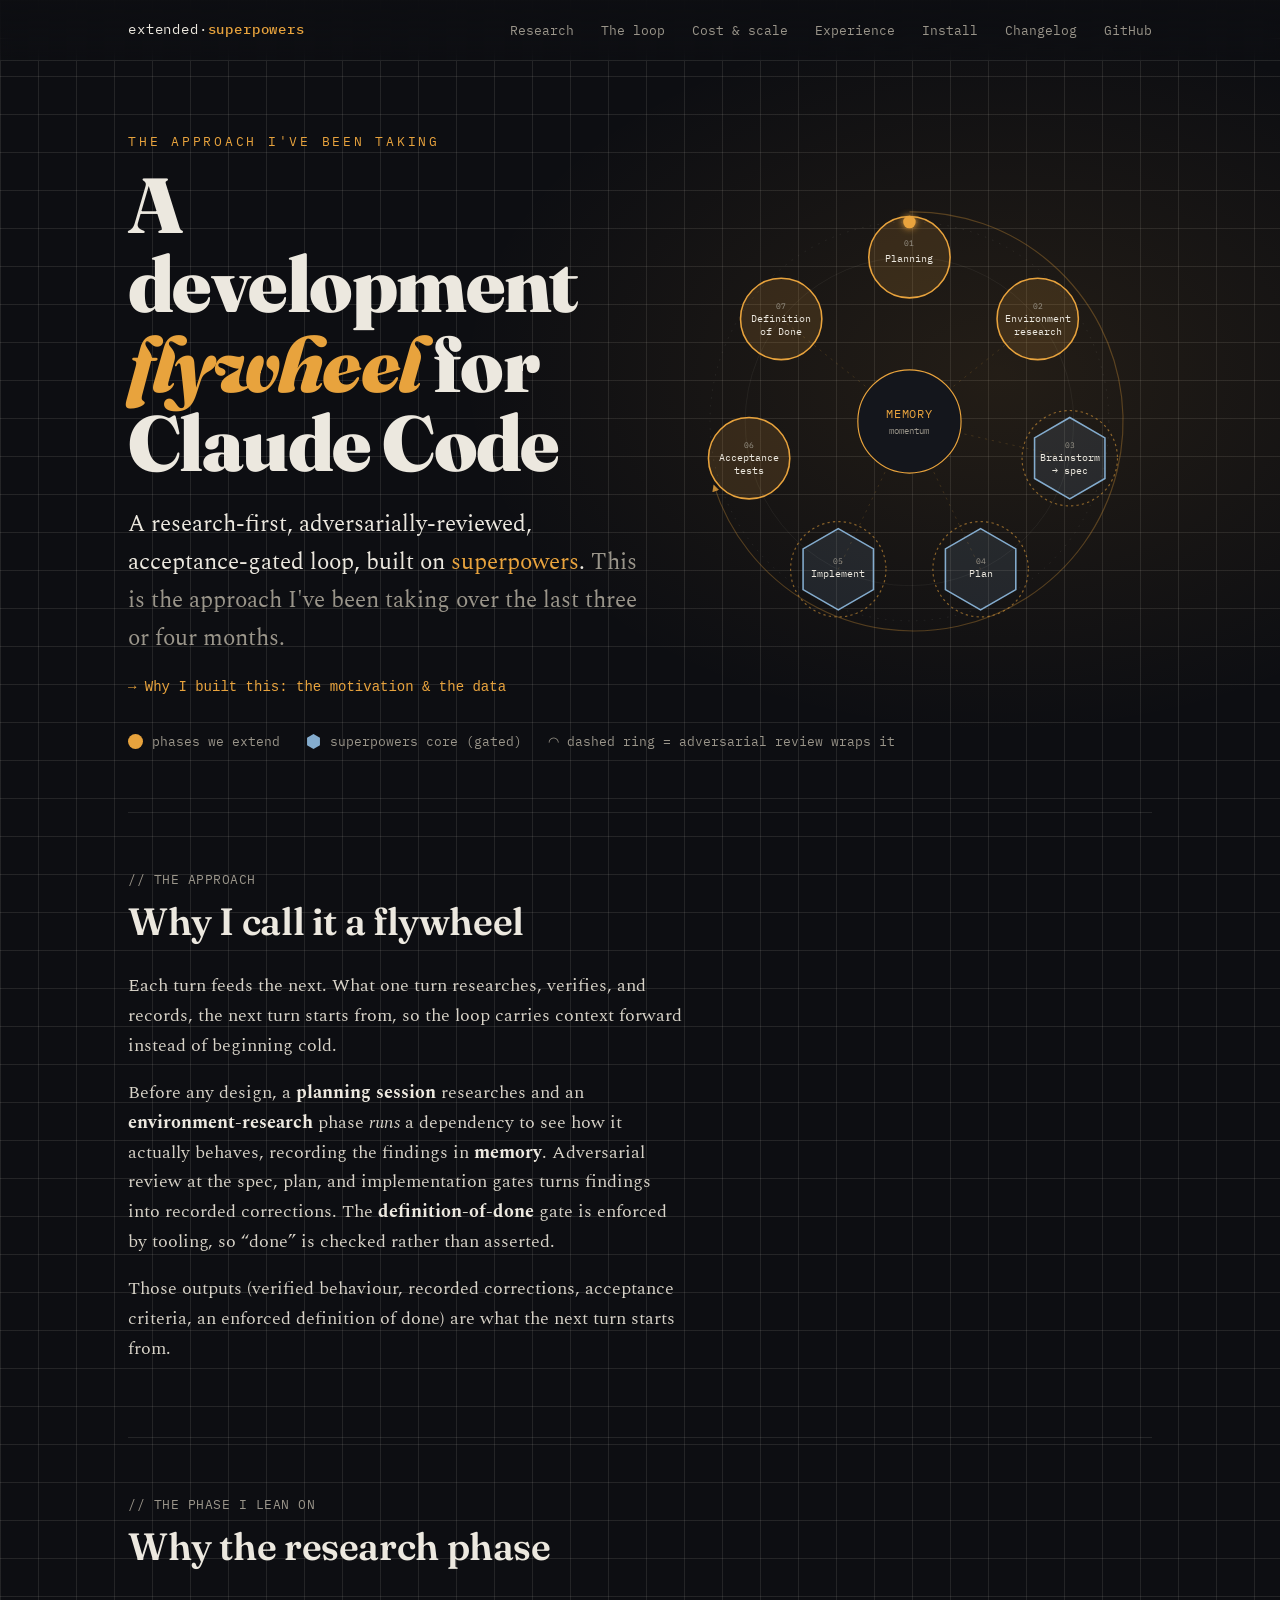
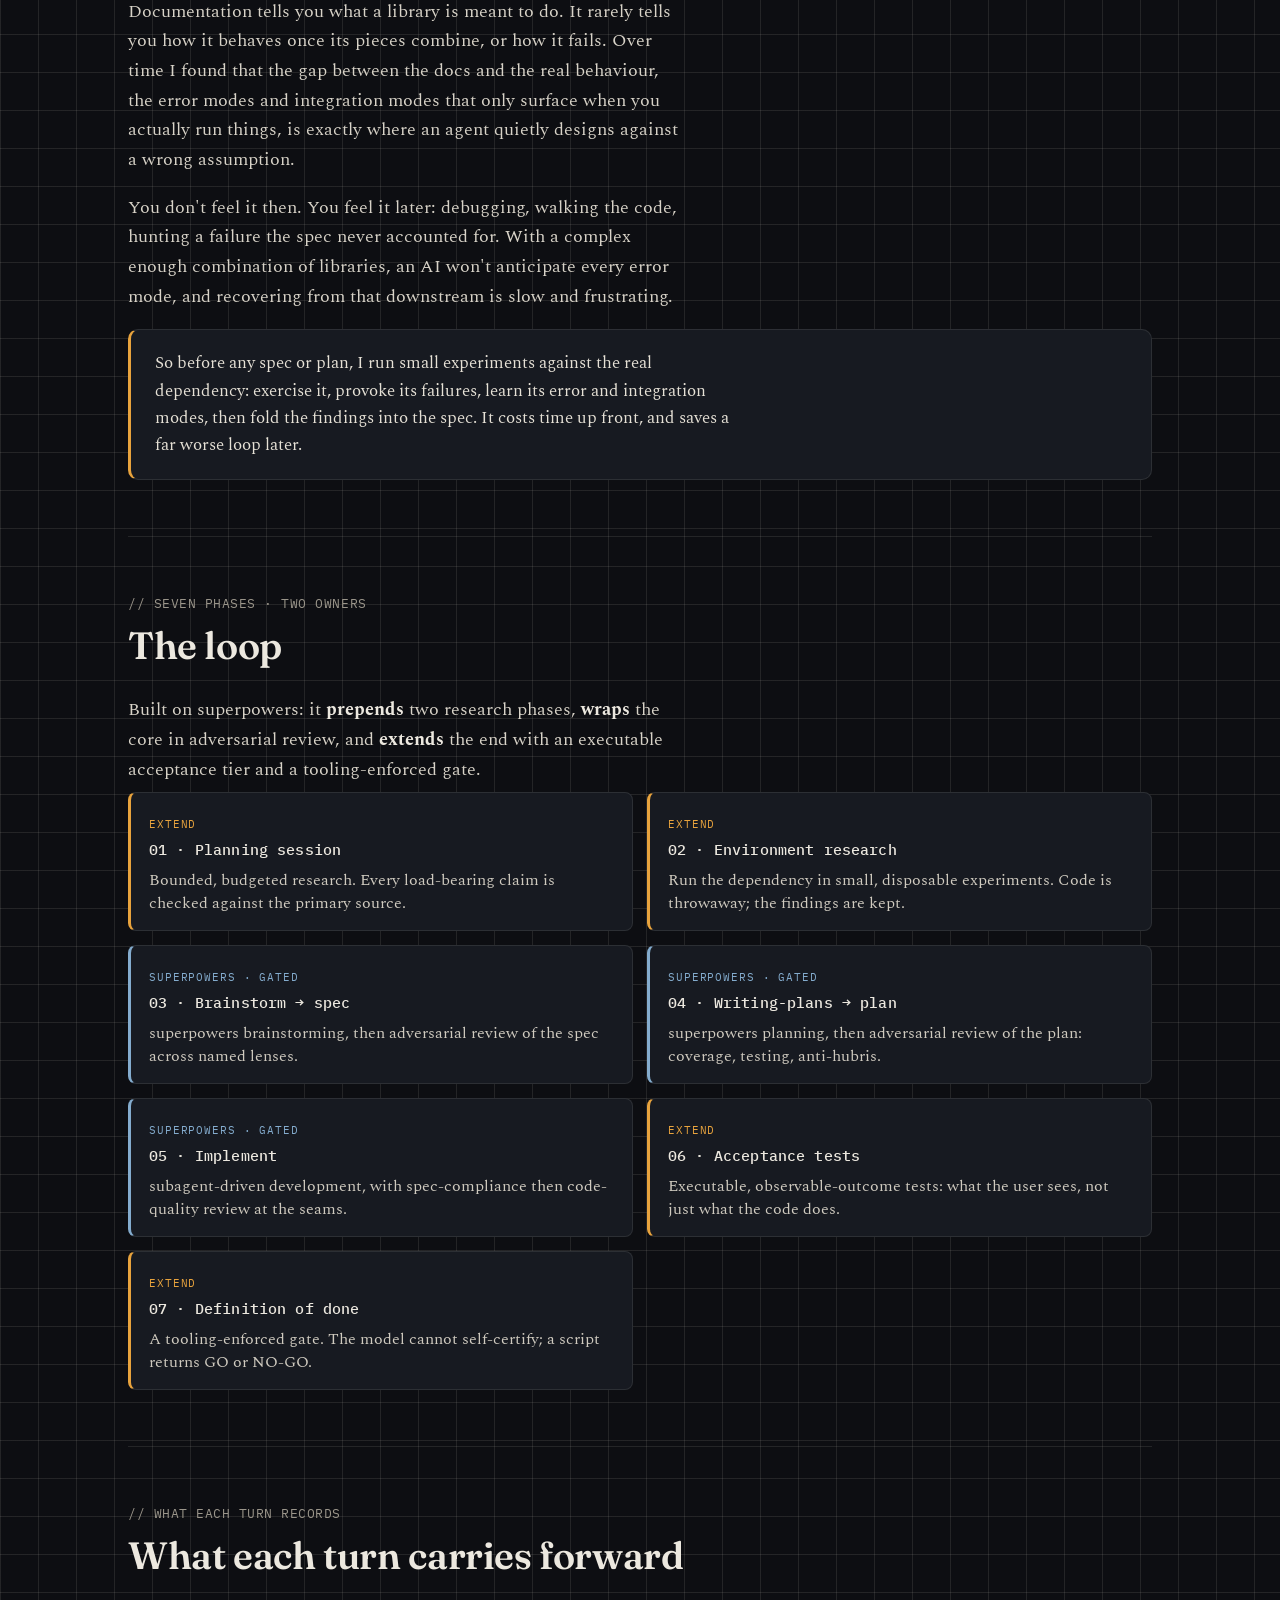
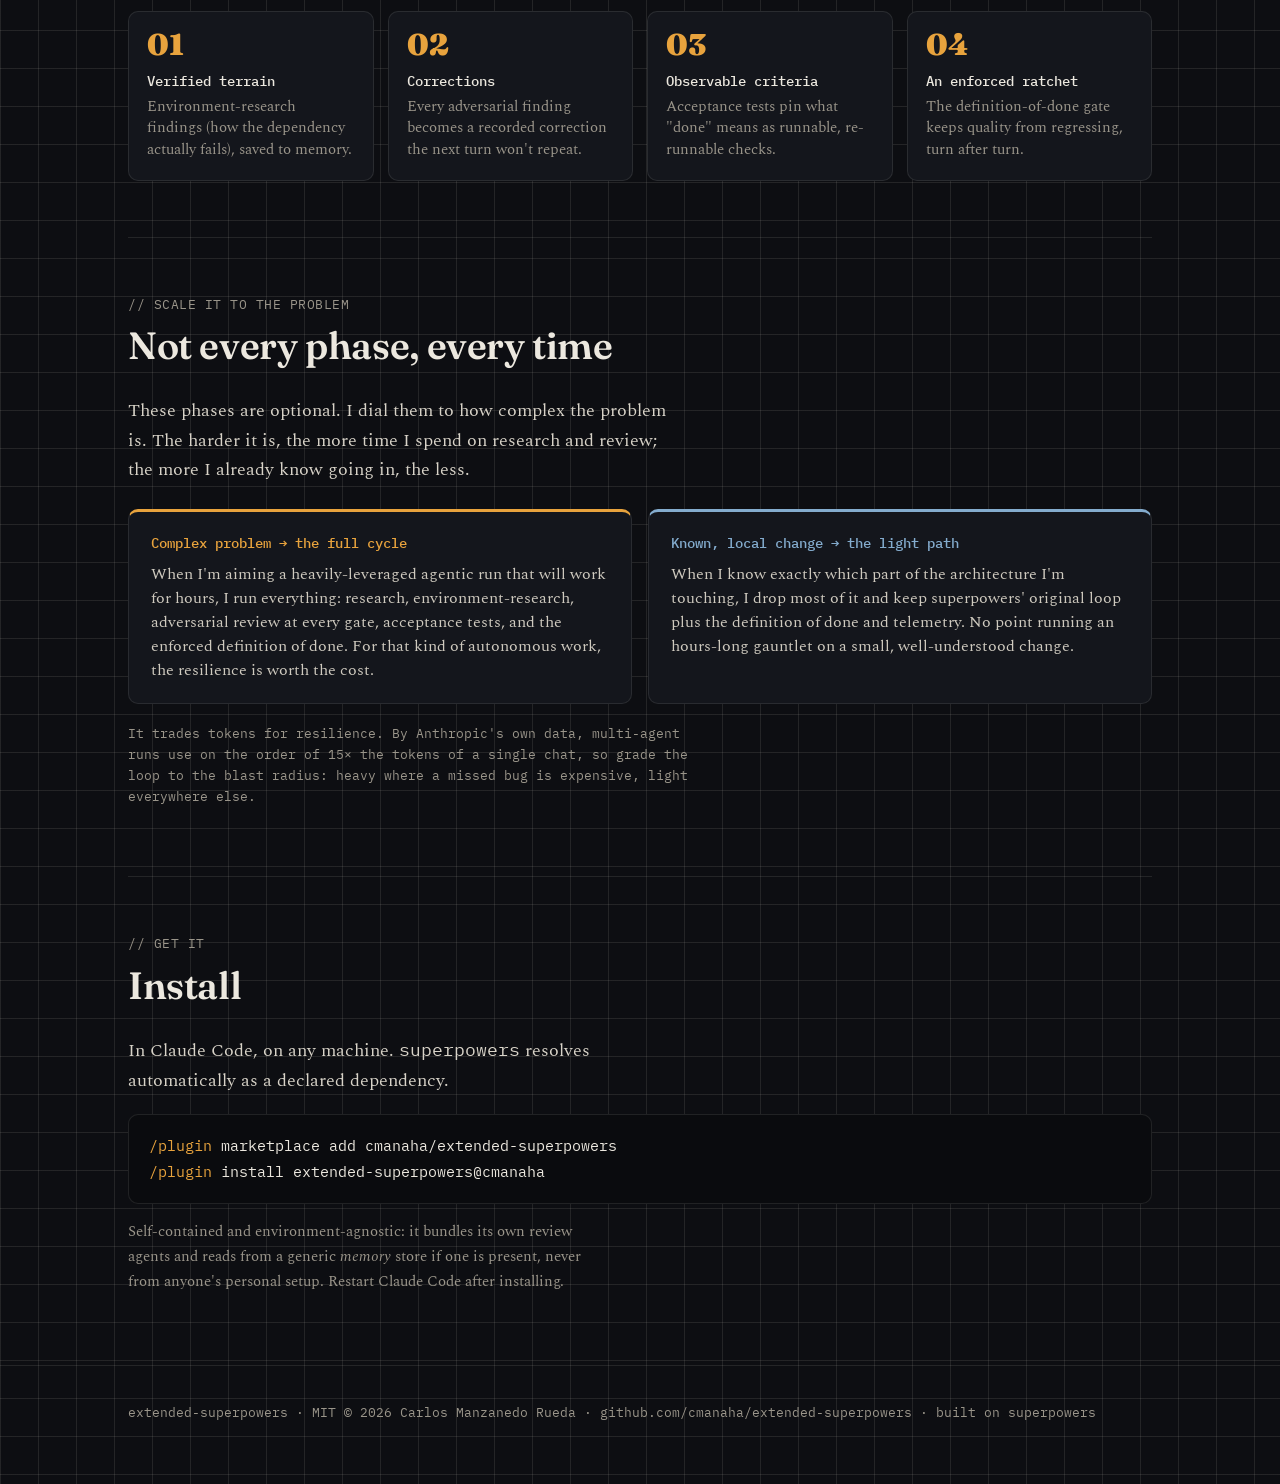
==== commit 4e1f3992: "docs: remove em-dashes and tell-tale phrasing from the public pages and README" ====
--- a/site/index.html
+++ b/site/index.html
@@ -3,8 +3,8 @@
 <head>
 <meta charset="utf-8" />
 <meta name="viewport" content="width=device-width, initial-scale=1" />
-<title>extended-superpowers — the flywheel loop</title>
-<meta name="description" content="A research-first, adversarially-reviewed, acceptance-gated development loop for Claude Code that builds momentum every turn — a flywheel layered on superpowers." />
+<title>extended-superpowers: the flywheel loop</title>
+<meta name="description" content="A research-first, adversarially-reviewed, acceptance-gated development loop for Claude Code that builds momentum every turn, a flywheel layered on superpowers." />
 <link rel="preconnect" href="https://fonts.googleapis.com" />
 <link rel="preconnect" href="https://fonts.gstatic.com" crossorigin />
 <link href="https://fonts.googleapis.com/css2?family=Fraunces:ital,opsz,wght@0,9..144,600;0,9..144,900;1,9..144,600&family=IBM+Plex+Mono:wght@400;500&family=Spectral:wght@400;600&display=swap" rel="stylesheet" />
@@ -34,7 +34,7 @@
         <h1 class="reveal d1">A development <em>flywheel</em> for Claude Code</h1>
         <p class="lede reveal d2">A research-first, adversarially-reviewed, acceptance-gated loop, built on <a href="https://github.com/obra/superpowers">superpowers</a>.
           <span class="q">This is the approach I've been taking over the last three or four months.</span></p>
-        <p class="reveal d2" style="margin-top:18px;font-family:monospace;font-size:14px;"><a href="./experience.html">→ Why I built this — the motivation &amp; the data</a></p>
+        <p class="reveal d2" style="margin-top:18px;font-family:monospace;font-size:14px;"><a href="./experience.html">→ Why I built this: the motivation &amp; the data</a></p>
       </div>
       <div class="wheelWrap reveal d3">
         <!-- FLYWHEEL -->
@@ -125,18 +125,18 @@
   <section id="why">
     <div class="sub">// THE APPROACH</div>
     <h2>Why I call it a flywheel</h2>
-    <p class="body">Each turn feeds the next. What one turn researches, verifies, and records, the next turn starts from — so the loop carries context forward instead of beginning cold.</p>
+    <p class="body">Each turn feeds the next. What one turn researches, verifies, and records, the next turn starts from, so the loop carries context forward instead of beginning cold.</p>
     <p class="body">Before any design, a <strong>planning session</strong> researches and an <strong>environment-research</strong> phase <em>runs</em> a dependency to see how it actually behaves, recording the findings in <strong>memory</strong>. Adversarial review at the spec, plan, and implementation gates turns findings into recorded corrections. The <strong>definition-of-done</strong> gate is enforced by tooling, so &ldquo;done&rdquo; is checked rather than asserted.</p>
-    <p class="body">Those outputs — verified behaviour, recorded corrections, acceptance criteria, an enforced definition of done — are what the next turn starts from.</p>
+    <p class="body">Those outputs (verified behaviour, recorded corrections, acceptance criteria, an enforced definition of done) are what the next turn starts from.</p>
   </section>
 
   <section id="research">
     <div class="sub">// THE PHASE I LEAN ON</div>
     <h2>Why the research phase</h2>
-    <p class="body">Documentation tells you what a library is meant to do. It rarely tells you how it behaves once its pieces combine, or how it fails. Over time I found that the gap between the docs and the real behaviour — the error modes and integration modes that only surface when you actually run things — is exactly where an agent quietly designs against a wrong assumption.</p>
-    <p class="body">You don't feel it then. You feel it later: debugging, walking the code, hunting a failure the spec never accounted for. With a complex enough combination of libraries, an AI won't anticipate every error mode — and recovering from that downstream is slow and frustrating.</p>
+    <p class="body">Documentation tells you what a library is meant to do. It rarely tells you how it behaves once its pieces combine, or how it fails. Over time I found that the gap between the docs and the real behaviour, the error modes and integration modes that only surface when you actually run things, is exactly where an agent quietly designs against a wrong assumption.</p>
+    <p class="body">You don't feel it then. You feel it later: debugging, walking the code, hunting a failure the spec never accounted for. With a complex enough combination of libraries, an AI won't anticipate every error mode, and recovering from that downstream is slow and frustrating.</p>
     <div class="callout">
-      <p>So before any spec or plan, I run small experiments against the real dependency — exercise it, provoke its failures, learn its error and integration modes — and fold the findings into the spec. It costs time up front; it saves a far worse loop later.</p>
+      <p>So before any spec or plan, I run small experiments against the real dependency: exercise it, provoke its failures, learn its error and integration modes, then fold the findings into the spec. It costs time up front, and saves a far worse loop later.</p>
     </div>
   </section>
 
@@ -148,9 +148,9 @@
       <div class="phase ext"><span class="who">extend</span><h3>01 · Planning session</h3><p>Bounded, budgeted research. Every load-bearing claim is checked against the primary source.</p></div>
       <div class="phase ext"><span class="who">extend</span><h3>02 · Environment research</h3><p>Run the dependency in small, disposable experiments. Code is throwaway; the findings are kept.</p></div>
       <div class="phase core"><span class="who">superpowers · gated</span><h3>03 · Brainstorm → spec</h3><p>superpowers brainstorming, then adversarial review of the spec across named lenses.</p></div>
-      <div class="phase core"><span class="who">superpowers · gated</span><h3>04 · Writing-plans → plan</h3><p>superpowers planning, then adversarial review of the plan — coverage, testing, anti-hubris.</p></div>
+      <div class="phase core"><span class="who">superpowers · gated</span><h3>04 · Writing-plans → plan</h3><p>superpowers planning, then adversarial review of the plan: coverage, testing, anti-hubris.</p></div>
       <div class="phase core"><span class="who">superpowers · gated</span><h3>05 · Implement</h3><p>subagent-driven development, with spec-compliance then code-quality review at the seams.</p></div>
-      <div class="phase ext"><span class="who">extend</span><h3>06 · Acceptance tests</h3><p>Executable, observable-outcome tests — what the user sees, not just what the code does.</p></div>
+      <div class="phase ext"><span class="who">extend</span><h3>06 · Acceptance tests</h3><p>Executable, observable-outcome tests: what the user sees, not just what the code does.</p></div>
       <div class="phase ext"><span class="who">extend</span><h3>07 · Definition of done</h3><p>A tooling-enforced gate. The model cannot self-certify; a script returns GO or NO-GO.</p></div>
     </div>
   </section>
@@ -159,7 +159,7 @@
     <div class="sub">// WHAT EACH TURN RECORDS</div>
     <h2>What each turn carries forward</h2>
     <div class="cards">
-      <div class="card"><div class="n">01</div><h4>Verified terrain</h4><p>Environment-research findings — how the dependency actually fails — saved to memory.</p></div>
+      <div class="card"><div class="n">01</div><h4>Verified terrain</h4><p>Environment-research findings (how the dependency actually fails), saved to memory.</p></div>
       <div class="card"><div class="n">02</div><h4>Corrections</h4><p>Every adversarial finding becomes a recorded correction the next turn won't repeat.</p></div>
       <div class="card"><div class="n">03</div><h4>Observable criteria</h4><p>Acceptance tests pin what "done" means as runnable, re-runnable checks.</p></div>
       <div class="card"><div class="n">04</div><h4>An enforced ratchet</h4><p>The definition-of-done gate keeps quality from regressing, turn after turn.</p></div>
@@ -169,12 +169,12 @@
   <section id="scale">
     <div class="sub">// SCALE IT TO THE PROBLEM</div>
     <h2>Not every phase, every time</h2>
-    <p class="body">These phases are optional. I dial them to how complex the problem is — the harder it is, the more time I spend on research and review; the more I already know going in, the less.</p>
+    <p class="body">These phases are optional. I dial them to how complex the problem is. The harder it is, the more time I spend on research and review; the more I already know going in, the less.</p>
     <div class="dial">
       <div class="opt full"><h4>Complex problem → the full cycle</h4><p>When I'm aiming a heavily-leveraged agentic run that will work for hours, I run everything: research, environment-research, adversarial review at every gate, acceptance tests, and the enforced definition of done. For that kind of autonomous work, the resilience is worth the cost.</p></div>
       <div class="opt light"><h4>Known, local change → the light path</h4><p>When I know exactly which part of the architecture I'm touching, I drop most of it and keep superpowers' original loop plus the definition of done and telemetry. No point running an hours-long gauntlet on a small, well-understood change.</p></div>
     </div>
-    <p class="costline">It trades tokens for resilience — by Anthropic's own data, multi-agent runs use on the order of 15× the tokens of a single chat. So grade the loop to the blast radius: heavy where a missed bug is expensive, light everywhere else.</p>
+    <p class="costline">It trades tokens for resilience. By Anthropic's own data, multi-agent runs use on the order of 15× the tokens of a single chat, so grade the loop to the blast radius: heavy where a missed bug is expensive, light everywhere else.</p>
   </section>
 
   <section id="install">
@@ -183,7 +183,7 @@
     <p class="body" style="margin-bottom:18px;">In Claude Code, on any machine. <code class="mono">superpowers</code> resolves automatically as a declared dependency.</p>
     <pre class="cmd"><span class="c">/plugin</span> marketplace add cmanaha/extended-superpowers
 <span class="c">/plugin</span> install extended-superpowers@cmanaha</pre>
-    <p class="note" style="margin-top:16px;">Self-contained and environment-agnostic: it bundles its own review agents and reads from a generic <em>memory</em> store if one is present — never from anyone's personal setup. Restart Claude Code after installing.</p>
+    <p class="note" style="margin-top:16px;">Self-contained and environment-agnostic: it bundles its own review agents and reads from a generic <em>memory</em> store if one is present, never from anyone's personal setup. Restart Claude Code after installing.</p>
   </section>
 </main>
 
